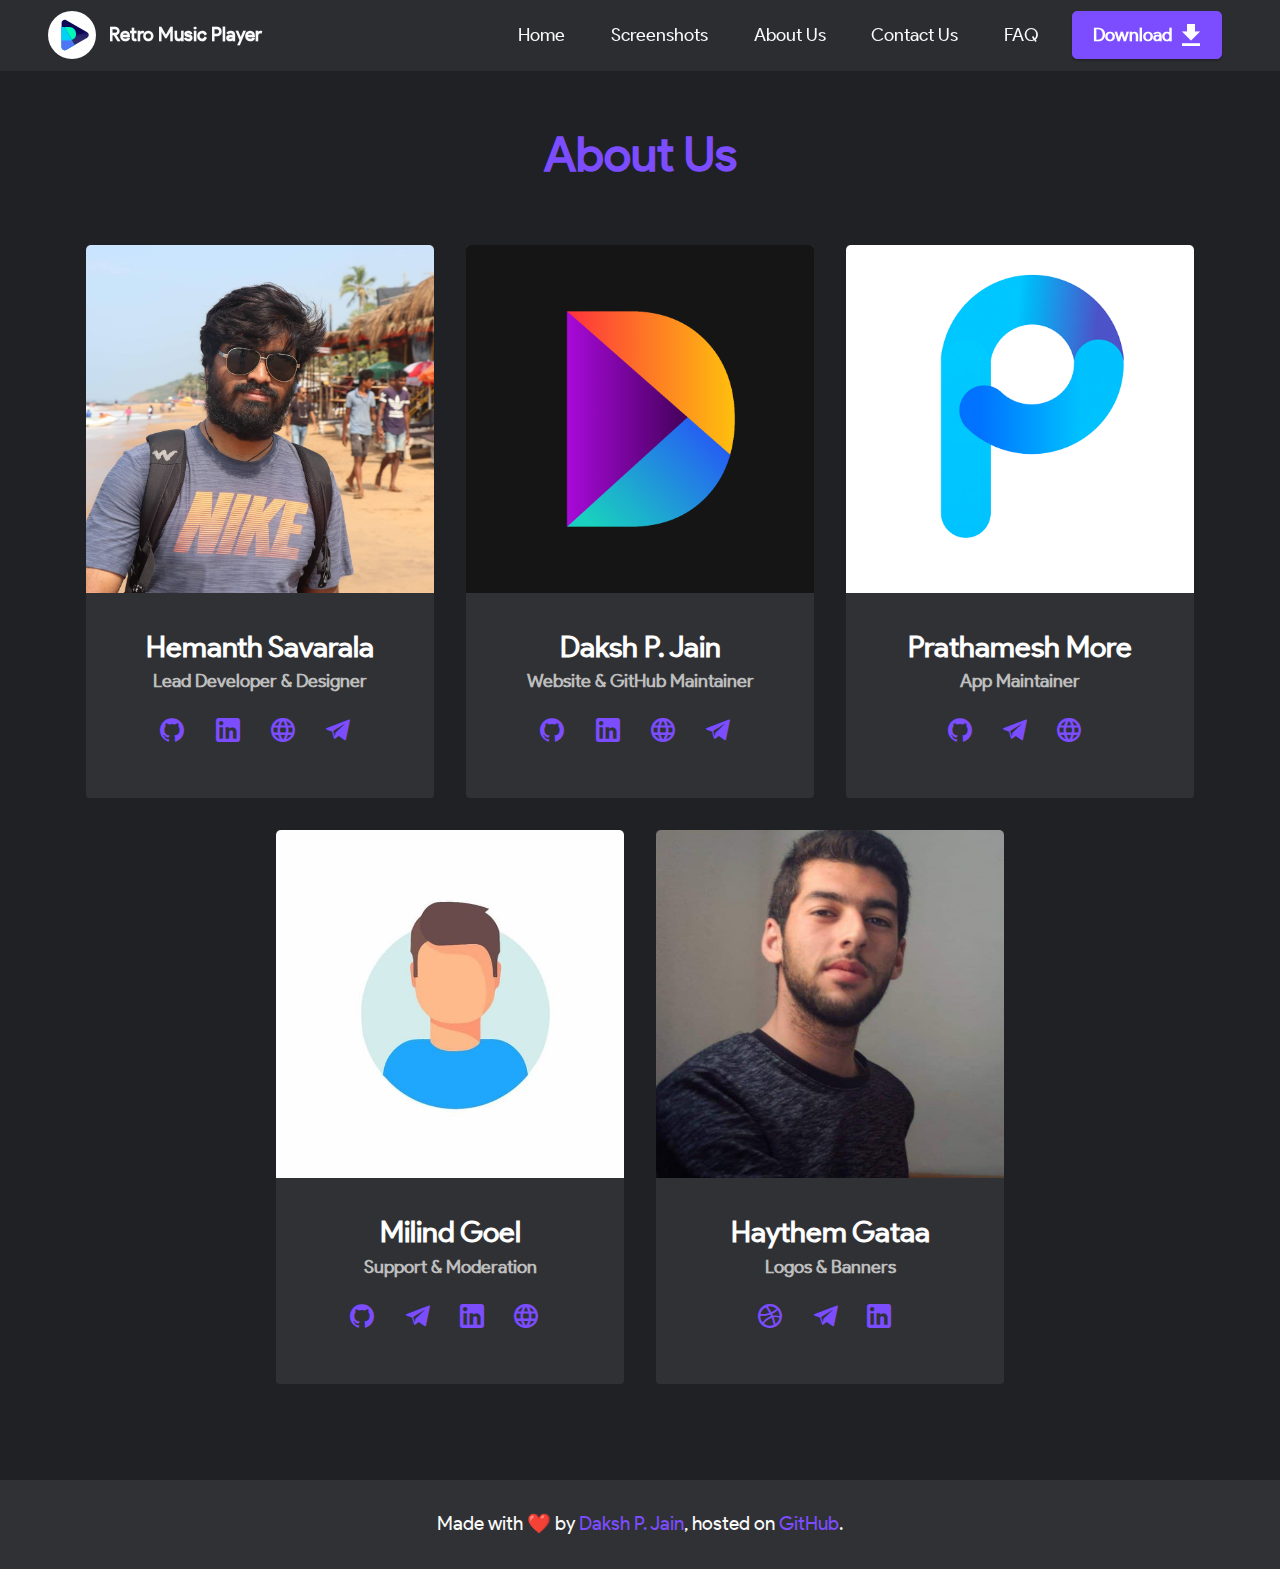
==== about.html @ 3b519d0a "Added Website" ====
<!DOCTYPE html>
<html>

<head>
    <meta charset="UTF-8">
    <meta http-equiv="X-UA-Compatible" content="IE=edge">

    <meta name="viewport" content="width=device-width, initial-scale=1, minimum-scale=1">
    <link rel="icon" type="image/png" sizes="32x32" href="assets/images/favicon-32x32.png">
    <link rel="icon" type="image/png" sizes="16x16" href="assets/images/favicon-16x16.png">
    <meta name="description" content="">
    <meta name="color-scheme" content="dark">

    <title>About Us - Retro Music Player</title>
    <link rel="stylesheet" href="styles/bootstrap.min.css">
    <link rel="stylesheet" href="assets/icons/styles.css">
    <link rel="stylesheet" href="styles/style.css">

</head>

<body>
    <section class="menu navmenu">

        <nav class="navbar navbar-dropdown navbar-fixed-top navbar-expand-lg">
            <div class="container-fluid">
                <div class="navbar-brand">
                    <span class="navbar-logo">
                        <a href="https://retromusic.app">
                            <img src="assets/images/retro.svg" alt="Logo" style="height: 3rem;background-color: white;">
                        </a>
                    </span>
                    <span class="navbar-text"><a class="navbar-text text-white display-7"
                            href="https://retromusic.app">Retro Music Player</a></span>
                </div>
                <button class="navbar-toggler" type="button" data-toggle="collapse"
                    data-target="#navbarSupportedContent" aria-controls="navbarNavAltMarkup" aria-expanded="false"
                    aria-label="Toggle navigation">
                    <div class="hamburger">
                        <span></span>
                        <span></span>
                        <span></span>
                        <span></span>
                    </div>
                </button>
                <div class="collapse navbar-collapse" id="navbarSupportedContent">
                    <ul class="navbar-nav nav-dropdown" data-app-modern-menu="true">
                        <li class="nav-item"><a class="nav-link link text-white display-4"
                                href="https://retromusic.app">Home</a></li>
                        <li class="nav-item"><a class="nav-link link text-white display-4"
                                href="screenshots">Screenshots</a></li>
                        <li class="nav-item"><a class="nav-link link text-white display-4"
                                href="about">About Us</a></li>
                        <li class="nav-item"><a class="nav-link link text-white display-4"
                                href="contact" aria-expanded="true">Contact Us</a>
                        </li>
                        <li class="nav-item"><a class="nav-link link text-white display-4" href="faq"
                                aria-expanded="true">FAQ</a></li>
                    </ul>
                    <div class="navbar-buttons section-btn"><a class="btn btn-primary display-4"
                            href="https://play.google.com/store/apps/details?id=code.name.monkey.retromusic"><span
                                class="icon-font icon-download"></span>
                            Download</a></div>
                </div>
            </div>
        </nav>
    </section>
    <div class="animate">
    <section class="about-team">

        <div class="container">
            <div class="row justify-content-center">
                <div class="col-12">
                    <h3 class="section-title align-center mb-4 display-2">
                        <strong>About Us</strong></h3>
                </div>
                <div class="col-sm-6 col-lg-4" style="display: flex;">
                    <div class="card-wrap">
                        <div class="image-wrap">
                            <img src="assets/images/hemanth.jpg">
                        </div>
                        <div class="content-wrap">
                            <h5 class="section-title card-title align-center m-0 display-5">
                                <strong>Hemanth Savarala</strong></h5>
                            <h6 class="text-white align-center mb-3 display-4 card-secondary">
                                <strong>Lead Developer &amp; Designer</strong></h6>
                            <div class="social-row display-7">
                                <div class="socials">
                                    <a href="https:/github.com/h4h13" target="_blank">
                                        <span class="icon-font icon-github"></span>
                                    </a>
                                </div>
                                <div class="socials">
                                    <a href="https://www.linkedin.com/in/h4h13" target="_blank">
                                        <span class="icon-font icon-linkedin"></span>
                                    </a>
                                </div>
                                <div class="socials">
                                    <a href="https://hemanths.dev" target="_blank">
                                        <span class="icon-font icon-web"></span>
                                    </a>
                                </div>
                                <div class="socials">
                                    <a href="https://telegram.me/h4h13" target="_blank">
                                        <span class="icon-font icon-telegram"></span>
                                    </a>
                                </div>
                            </div>
                        </div>
                    </div>
                </div>

                <div class="col-sm-6 col-lg-4" style="display: flex;">
                    <div class="card-wrap">
                        <div class="image-wrap">
                            <img src="assets/images/daksh.png">
                        </div>
                        <div class="content-wrap">
                            <h5 class="section-title card-title align-center m-0 display-5">
                                <strong>Daksh P. Jain</strong></h5>
                            <h6 class="text-white align-center mb-3 display-4 card-secondary">
                                <strong>Website &amp; GitHub Maintainer</strong></h6>
                            <div class="social-row display-7">
                                <div class="socials">
                                    <a href="https://github.com/Daksh777" target="_blank">
                                        <span class="icon-font icon-github"></span>
                                    </a>
                                </div>
                                <div class="socials">
                                    <a href="https://www.linkedin.com/in/daksh777/" target="_blank">
                                        <span class="icon-font icon-linkedin"></span>
                                    </a>
                                </div>
                                <div class="socials">
                                    <a href="https://daksh.eu.org" target="_blank">
                                        <span class="icon-font icon-web"></span>
                                    </a>
                                </div>
                                <div class="socials">
                                    <a href="https://telegram.me/Daksh777" target="_blank">
                                        <span class="icon-font icon-telegram"></span>
                                    </a>
                                </div>
                            </div>
                        </div>
                    </div>
                </div>
                
                <div class="col-sm-6 col-lg-4" style="display: flex">
                    <div class="card-wrap">
                        <div class="image-wrap">
                            <img src="assets/images/pratham.png">
                        </div>
                        <div class="content-wrap">
                            <h5 class="section-title card-title align-center m-0 display-5">
                                <strong>Prathamesh More</strong></h5>
                            <h6 class="text-white align-center mb-3 display-4 card-secondary">
                                <strong>App Maintainer</strong></h6>
                            <div class="social-row display-7">
                                <div class="socials">
                                    <a href="http://github.com/prathameshmm02" target="_blank">
                                        <span class="icon-font icon-github"></span>
                                    </a>
                                </div>
                                <div class="socials">
                                    <a href="https://telegram.me/quickerSilver" target="_blank">
                                        <span class="icon-font icon-telegram"></span>
                                    </a>
                                </div>
                                <div class="socials">
                                    <a href="https://prathameshmm02.github.io" target="_blank">
                                        <span class="icon-font icon-web"></span>
                                    </a>
                                </div>
                            </div>
                        </div>
                    </div>
                </div>

                <div class="col-sm-6 col-lg-4" style="display: flex;">
                    <div class="card-wrap">
                        <div class="image-wrap">
                            <img src="assets/images/milind.jpg">
                        </div>
                        <div class="content-wrap">
                            <h5 class="section-title card-title align-center m-0 display-5">
                                <strong>Milind Goel</strong></h5>
                            <h6 class="text-white align-center mb-3 display-4 card-secondary">
                                <strong>Support &amp; Moderation</strong></h6>
                            <div class="social-row display-7">
                                <div class="socials">
                                    <a href="https://github.com/milindgoel15" target="_blank">
                                        <span class="icon-font icon-github"></span>
                                    </a>
                                </div>
                                <div class="socials">
                                    <a href="https://telegram.me/milindgoel15" target="_blank">
                                        <span class="icon-font icon-telegram"></span>
                                    </a>
                                </div>
                                <div class="socials">
                                    <a href="https://www.linkedin.com/in/milindgoel15/" target="_blank">
                                        <span class="icon-font icon-linkedin"></span>
                                    </a>
                                </div>
                                <div class="socials">
                                    <a href="https://milindgoel.vercel.app" target="_blank">
                                        <span class="icon-font icon-web"></span>
                                    </a>
                                </div>
                            </div>
                        </div>
                    </div>
                </div>
                <div class="col-sm-6 col-lg-4" style="display: flex">
                    <div class="card-wrap">
                        <div class="image-wrap">
                            <img src="assets/images/haythem.jpg">
                        </div>
                        <div class="content-wrap">
                            <h5 class="section-title card-title align-center m-0 display-5">
                                <strong>Haythem Gataa</strong></h5>
                            <h6 class="text-white align-center mb-3 display-4 card-secondary card-secondary">
                                <strong>Logos & Banners</strong></h6>
                            <div class="social-row display-7">
                                <div class="socials">
                                    <a href="https://dribbble.com/haythemgataa" target="_blank">
                                        <span class="icon-font icon-dribble-big-logo"></span>
                                    </a>
                                </div>
                                <div class="socials">
                                    <a href="https://t.me/haythemgataa" target="_blank">
                                        <span class="icon-font icon-telegram"></span>
                                    </a>
                                </div>
                                <div class="socials">
                                    <a href="https://www.linkedin.com/in/haythem-gataa" target="_blank">
                                        <span class="icon-font icon-linkedin"></span>
                                    </a>
                                </div>
                            </div>
                        </div>
                    </div>
                </div>
            </div>
        </div>
    </div>
    </section>
    <script src="scripts/jquery.min.js"></script>
    <script src="scripts/bootstrap.min.js"></script>
    <script src="scripts/nav-dropdown.js"></script>
    <script src="scripts/navbar-dropdown.js"></script>

    <section class="footer">

        <div class="container">
            <div class="media-container-row align-center text-white">
                <div class="col-12">
                    <p class="mb-0 display-7">
                        Made with ❤️ by <a href="https://daksh.eu.org" class="text-primary" target="_blank">Daksh
                            P. Jain</a>, hosted on <a href="https://github.com/RetroMusicPlayer/retromusicplayer.github.io">GitHub</a>.</p>
                </div>
            </div>
        </div>
    </section>
</body>

</html>
---- assets/icons/styles.css ----
@font-face {
  font-family: 'IconFont';
  src: url('iconfont.woff') format('woff'),
    url('iconfont.svg#icons') format('svg');
  font-weight: normal;
  font-style: normal;
}

[class*='icon-']:before {
  display: inline-block;
  font-family: 'IconFont';
  font-style: normal;
  font-weight: normal;
  line-height: 1;
  -webkit-font-smoothing: antialiased;
  -moz-osx-font-smoothing: grayscale
}

.icon-github:before {
  content: '\0041';
}

.icon-google-play:before {
  content: '\0042';
  float: right;
}

.icon-palette:before {
  content: '\0043';
}

.icon-compass:before {
  content: '\0044';
}

.icon-palette-swatch:before {
  content: '\0045';
}

.icon-text-box:before {
  content: '\0046';
}

.icon-tag-text:before {
  content: '\0047';
}

.icon-playlist-music:before {
  content: '\0048';
}

.icon-web:before {
  content: '\0049';
}

.icon-plus-circle:before {
  content: '\004a';
}

.icon-download:before {
  content: '\004b';
  float: right;
}

.icon-chevron-left:before {
  content: '\004c';
  float: right;
  padding-right: 3px;
}

.icon-chevron-right:before {
  content: '\004d';
  float: right;
  padding-left: 3px;
}

.icon-instagram:before {
  content: '\004e';
}

.icon-email:before {
  content: '\004f';
}

.icon-telegram:before {
  content: '\0050';
}

.icon-dribble-big-logo:before {
  content: '\0051';
}

.icon-twitter:before {
  content: '\0052';
}

.icon-chevron-up:before {
  content: '\0053';
}

.icon-chevron-down:before {
  content: '\0054';
}

.icon-translate:before {
  content: '\0055';
}

.icon-linkedin:before{
  content:'\0056';
}
---- styles/style.css ----
@charset "UTF-8";

@font-face {
  font-family: 'Product Sans';
  font-display: swap;
  font-style: normal;
  font-weight: 400;
  src: url(../assets/fonts/ProductSans-Regular.ttf) format('truetype');
  -moz-osx-font-smoothing: grayscale;
  -webkit-font-smoothing: antialiased
}

:root {
  --accent: #7c4dff;
  --primary: #7340ffe4;
  --secondary: #ffffffb3;
  --text-prim: #ffffff;
}

.animate {
  animation: animationFrames ease 0.8s;
  animation-iteration-count: 1;
  transform-origin: 50% 50%;
  animation-fill-mode: forwards;

  -webkit-animation: animationFrames ease 0.8s;
  -webkit-animation-iteration-count: 1;
  -webkit-transform-origin: 50% 50%;
  -webkit-animation-fill-mode: forwards;

  -moz-animation: animationFrames ease 0/5s;
  -moz-animation-iteration-count: 1;
  -moz-transform-origin: 50% 50%;
  -moz-animation-fill-mode: forwards;

  -o-animation: animationFrames ease 0.8s;
  -o-animation-iteration-count: 1;
  -o-transform-origin: 50% 50%;
  -o-animation-fill-mode: forwards;

  -ms-animation: animationFrames ease 0.8s;
  -ms-animation-iteration-count: 1;
  -ms-transform-origin: 50% 50%;
  -ms-animation-fill-mode: forwards;
}

@keyframes animationFrames {
  0% {
    opacity: 0;
    transform: translate(0px, -25px);
  }

  100% {
    opacity: 1;
    transform: translate(0px, 0px);
  }
}

@-moz-keyframes animationFrames {
  0% {
    opacity: 0;
    -moz-transform: translate(0px, -25px);
  }

  100% {
    opacity: 1;
    -moz-transform: translate(0px, 0px);
  }
}

@-webkit-keyframes animationFrames {
  0% {
    opacity: 0;
    -webkit-transform: translate(0px, -25px);
  }

  100% {
    opacity: 1;
    -webkit-transform: translate(0px, 0px);
  }
}

@-o-keyframes animationFrames {
  0% {
    opacity: 0;
    -o-transform: translate(0px, -25px);
  }

  100% {
    opacity: 1;
    -o-transform: translate(0px, 0px);
  }
}

@-ms-keyframes animationFrames {
  0% {
    opacity: 0;
    -ms-transform: translate(0px, -25px);
  }

  100% {
    opacity: 1;
    -ms-transform: translate(0px, 0px);
  }
}

body {
  font-style: normal;
  line-height: 1.5;
  font-weight: 400;
  color: #232323;
  position: relative
}

.container,
.container-fluid,
section {
  position: relative;
  word-wrap: break-word
}

a.icon-font:hover {
  text-decoration: none
}

a {
  font-style: normal;
  font-weight: 400;
  cursor: pointer
}

a,
a:hover {
  text-decoration: none
}

.section-title {
  font-style: normal;
  line-height: 1.3;
  color: var(--accent)
}

.display-1,
.display-2,
.display-4,
.display-5,
.display-7,
a,
h1,
h3,
h4,
h5,
h6,
p,
span {
  line-height: 1;
  word-break: break-word;
  word-wrap: break-word;
  font-weight: 400
}


strong {
  font-weight: 700
}

section {
  background-position: 50% 50%;
  background-repeat: no-repeat;
  background-size: cover
}

.align-center {
  text-align: center
}

.media-container-row {
  display: flex;
  flex-direction: row;
  flex-wrap: wrap;
  justify-content: center;
  align-content: center;
  align-items: start
}

@media (min-width:992px) {
  .media-container-row {
    flex-wrap: nowrap
  }
}

img {
  display: block;
  width: 100%;
  border-radius: 5px
}

.card {
  background-color: transparent;
  border: none
}

.card-box {
  width: 100%
}

.section-btn {
  margin-left: -.6rem;
  margin-right: -.6rem;
  font-size: 0
}

.btn {
  font-weight: 600;
  border-width: 1px;
  font-style: normal;
  margin: .6rem .6rem;
  white-space: normal;
  transition: all .2s ease-in-out;
  display: inline-flex;
  align-items: center;
  justify-content: center;
  word-break: break-word
}

nav .section-btn {
  margin-left: 0;
  margin-right: 0
}

.btn .icon-font {
  order: 1;
  cursor: pointer;
  margin-left: .5rem;
  vertical-align: sub
}

@keyframes arrowdown {
  0% {
    transform: translateY(0)
  }

  50% {
    transform: translateY(-5px)
  }

  100% {
    transform: translateY(0)
  }
}

@keyframes gradient-animation {
  from {
    background-position: 0 100%;
    -webkit-animation-timing-function: ease-in-out;
    animation-timing-function: ease-in-out
  }

  to {
    background-position: 100% 0;
    -webkit-animation-timing-function: ease-in-out;
    animation-timing-function: ease-in-out
  }
}

@-webkit-keyframes gradient-animation {

  to {
    background-position: 100% 0;
    -webkit-animation-timing-function: ease-in-out;
    animation-timing-function: ease-in-out
  }
}

.menu .navbar-brand .navbar-logo img {
  display: -webkit-flex;
  width: auto;
  border-radius: 50% !important
}

.menu .navbar-brand {
  display: -webkit-flex
}

.menu .navbar-brand span {
  display: flex;
  display: -webkit-flex
}

.row {
  display: -webkit-flex;
  flex-wrap: wrap;
  -webkit-flex-wrap: wrap
}

.justify-content-center {
  justify-content: center;
  -webkit-justify-content: center
}

.card-wrapper {
  flex: 1;
  -webkit-flex: 1;
  background-color: #303134;
  padding: 25px;
  border-radius: 7px;
  padding-top: 35px
}

.row .card-wrapper {
  position: relative;
  top: 0px;
  transition: 0.35s all ease-in-out 0s;
}
.row .card-wrapper:hover {
  top: -4px;
  transition: 0.35s all ease-in-out 0s;
  box-shadow: 0 10px 20px rgba(0, 0, 0, 0.315), 0 6px 6px rgba(0, 0, 0, 0.205);
} 

.carousel-control {
  z-index: 10;
  display: -webkit-flex
}

.carousel-item {
  text-align: center
}

.carousel-item img {
  margin: auto
}

.carousel-item.active {
  display: flex
}

body,
html {
  height: auto;
  min-height: 100vh
}

ol,
ul {
  margin-bottom: 2.3125rem
}

.mt-4 {
  margin-top: 2rem !important
}

.mb-4 {
  margin-bottom: 2rem !important
}

@media (min-width:992px) {
  .container {
    padding-left: 16px;
    padding-right: 16px
  }

  .row {
    margin-left: -16px;
    margin-right: -16px
  }

  .row>[class*=col] {
    padding-left: 16px;
    padding-right: 16px
  }
}

@media (min-width:768px) {
  .container-fluid {
    padding-left: 32px;
    padding-right: 32px
  }
}

.card-wrapper,
.item-wrapper {
  overflow: hidden
}

body {
  font-family: Product Sans
}

.display-1 {
  font-family: 'Product Sans', sans-serif;
  font-size: 4.6rem;
  line-height: 1.1
}

.display-1>.icon-font {
  font-size: 5.75rem
}

.display-2 {
  font-family: 'Product Sans', sans-serif;
  font-size: 3rem;
  line-height: 1.1
}

.display-2>.icon-font {
  font-size: 3.75rem
}

.display-4 {
  font-family: 'Product Sans', sans-serif;
  font-size: 1.1rem;
  line-height: 1.5
}

.display-4>.icon-font {
  font-size: 1.375rem
}

.display-5 {
  font-family: 'Product Sans', sans-serif;
  font-size: 1.8rem;
  line-height: 1.5
}

.display-5>.icon-font {
  font-size: 2.25rem
}

.display-7 {
  font-family: 'Product Sans', sans-serif;
  font-size: 1.2rem;
  line-height: 1.5
}

.display-7>.icon-font {
  font-size: 1.5rem
}

@media (max-width:992px) {
  .display-1 {
    font-size: 3.68rem
  }
}

@media (max-width:768px) {
  .display-1 {
    font-size: 3.22rem;
    font-size: calc(2.26rem + (4.6 - 2.26) * ((100vw - 20rem)/ (48 - 20)));
    line-height: calc(1.1 * (2.26rem + (4.6 - 2.26) * ((100vw - 20rem)/ (48 - 20))))
  }

  .display-2 {
    font-size: 2.4rem;
    font-size: calc(1.7rem + (3 - 1.7) * ((100vw - 20rem)/ (48 - 20)));
    line-height: calc(1.3 * (1.7rem + (3 - 1.7) * ((100vw - 20rem)/ (48 - 20))))
  }

  .display-4 {
    font-size: .88rem;
    font-size: calc(1.0350000000000001rem + (1.1 - 1.0350000000000001) * ((100vw - 20rem)/ (48 - 20)));
    line-height: calc(1.4 * (1.0350000000000001rem + (1.1 - 1.0350000000000001) * ((100vw - 20rem)/ (48 - 20))))
  }

  .display-5 {
    font-size: 1.44rem;
    font-size: calc(1.28rem + (1.8 - 1.28) * ((100vw - 20rem)/ (48 - 20)));
    line-height: calc(1.4 * (1.28rem + (1.8 - 1.28) * ((100vw - 20rem)/ (48 - 20))))
  }

  .display-7 {
    font-size: .96rem;
    font-size: calc(1.07rem + (1.2 - 1.07) * ((100vw - 20rem)/ (48 - 20)));
    line-height: calc(1.4 * (1.07rem + (1.2 - 1.07) * ((100vw - 20rem)/ (48 - 20))))
  }
}

.btn {
  padding: .6rem 1.2rem;
  border-radius: 4px
}

.btn-primary,
.btn-primary:active {
  background-color: var(--accent) !important;
  border-color: var(--accent) !important;
  box-shadow: 0 2px 2px 0 rgba(0, 0, 0, .2)
}

.btn-primary.active,
.btn-primary:focus,
.btn-primary:hover {
  background-color: var(--primary) !important;
  border-color: var(--primary) !important;
  box-shadow: 0 2px 5px 0 rgba(0, 0, 0, .2)
}

.text-primary {
  color: var(--accent) !important
}

.text-white {
  color: #fafafa !important
}

a.text-primary.active,
a.text-primary:focus,
a.text-primary:hover {
  color: var(--primary) !important
}

a.text-white.active,
a.text-white:focus,
a.text-white:hover {
  color: #c7c7c7 !important
}

.section-btn a.btn:not(.btn-form) {
  border-radius: 5px
}

body {
  overflow-x: hidden
}

a {
  transition: color .6s;
  color: var(--accent);
}

a:hover {
  color: var(--primary);
}

.homepage-main {
  padding-top: 8rem;
  padding-bottom: 5rem;
  background-color: #202124
}

.homepage-main .row {
  align-items: center
}

@media (max-width:991px) {
  .homepage-main .image-wrapper {
    padding: 1rem
  }
}

@media (min-width:992px) {
  .homepage-main .text-wrapper {
    padding: 0 2rem
  }
}

.homepage-features {
  padding-top: 0;
  padding-bottom: 6rem;
  background-color: #202124
}

@media (min-width:1500px) {
  .homepage-features .container {
    max-width: 1400px
  }
}

.homepage-features .icon-font {
  display: block;
  font-size: 5rem;
  color: var(--accent);
  margin-bottom: 2rem
}

.homepage-features .card-wrapper {
  margin-top: 3rem
}

.homepage-features .row {
  justify-content: center
}

.homepage-features .card-title,
.homepage-features .iconfont-wrapper {
  color: #fff
}

.about-team {
  padding-top: 8rem;
  padding-bottom: 6rem;
  background: #202124
}

.about-team .card-wrap {
  background: #303134;
  border-radius: 4px;
  margin-top: 2rem;
  top: 0px;
  position: relative;
  transition: 0.35s all ease-in-out 0s;
}

.about-team .card-wrap:hover {
  top: -4px;
  transition: 0.35s all ease-in-out 0s;
  box-shadow: 0 10px 20px rgba(0, 0, 0, 0.315), 0 6px 6px rgba(0, 0, 0, 0.205);
}

@media (max-width:991px) {
  .about-team .card-wrap {
    margin-bottom: 2rem
  }
}

.about-team .card-wrap .image-wrap img {
  width: 100%;
  overflow: hidden;
  border-radius: 5px 5px 0px 0px !important
}

@media (min-width:768px) {
  .about-team .card-wrap .content-wrap {
    padding: 2rem
  }
}

@media (max-width:767px) {
  .about-team .card-wrap .content-wrap {
    padding: 1rem
  }
}

.about-team .social-row {
  text-align: center
}

.about-team .social-row .socials {
  display: inline-block;
  text-align: center;
  margin-right: .6rem;
  margin-bottom: 1rem;
  padding: .5rem;
  transition: all .3s
}

.about-team .social-row .socials .icon-font {
  transition: all .3s;
  display: flex;
  justify-content: center;
  align-content: center;
  color: var(--accent);
  font-size: 1.5rem
}

.about-team .social-row .socials:hover .icon-font {
  color: #fff
}

body {
  display: flex;
  flex-direction: column;
}

.footer {
  margin-top: auto;
  padding-bottom: 30px;
  padding-top: 30px;
  background-color: #303134;
  overflow: hidden;
}

.contact-page {
  padding-top: 10rem;
  padding-bottom: 5rem;
  background-color: #202124
}

.contact-page .image-wrapper {
  display: flex;
  align-items: center
}

.contact-page .card-wrapper {
  margin-bottom: 2rem;
  display: flex;
  border-radius: 4px;
  background: #303134;
  padding-top: 25px
}

.contact-page .icon-font {
  font-size: 3rem;
  padding-right: 45px;
  padding-left: 25px;
  color: var(--accent)
}

.faq-page {
  padding-top: 9rem;
  padding-bottom: 6rem;
  background-color: #202124
}

.faq-page .card .card-header {
  background-color: #303134;
  margin-bottom: 0
}

.faq-page .panel-title {
  display: flex;
  align-items: center;
  justify-content: space-between
}

.faq-page .card-header,
.faq-page .panel-body {
  padding: 1rem;
  background-color: #2c2c2c
}

.faq-page .panel-title-edit {
  color: #fff
}

.faq-page .panel-text {
  color: #fff
}



.navmenu {
  z-index: 1000;
  width: 100%
}

.navmenu nav.navbar {
  position: fixed
}

.navmenu .nav-dropdown .link {
  padding: 0 .3em !important;
  margin: .667em 1em !important
}

.navmenu .nav-link {
  position: relative
}

.navmenu .container {
  display: flex;
  margin: auto
}

.navmenu .iconfont-wrapper {
  color: #000 !important;
  font-size: 1.5rem;
  padding-right: .5rem
}

.navmenu .nav-item:focus,
.navmenu .nav-link:focus {
  outline: 0
}

.navmenu .navbar {
  min-height: 70px;
  transition: all .3s;
  border-bottom: 1px solid transparent;
  position: absolute;
  background: rgba(48, 49, 52, .8)
}

.navmenu .navbar .navbar-logo img {
  width: auto
}

.navmenu .navbar .navbar-collapse {
  justify-content: flex-end;
  z-index: 1
}

.navmenu .navbar.collapsed {
  justify-content: center
}

.navmenu .navbar.collapsed .nav-item .nav-link::before {
  display: none
}

.navmenu .navbar.collapsed ul.navbar-nav li {
  margin: auto
}

@media (max-width:991px) {
  .navmenu .navbar .nav-item .nav-link::before {
    display: none
  }

  .navmenu .navbar .navbar-logo img {
    height: 3rem !important
  }

  .navmenu .navbar ul.navbar-nav li {
    margin: auto
  }

  .navmenu .navbar .navbar-brand {
    flex-shrink: initial;
    flex-basis: auto;
    word-break: break-word;
    padding-right: 2rem
  }

  .navmenu .navbar .navbar-toggler {
    flex-basis: auto
  }
}

.navmenu .navbar.opened {
  background: #303134 !important;
}

.navmenu nav.opened .hamburger span:nth-child(1) {
  top: 8px;
  width: 0;
  opacity: 0;
  right: 50%;
  transition: all 0.2s;
}

.navmenu nav.opened .hamburger span:nth-child(2) {
  transform: rotate(45deg);
  transition: all 0.25s;
}

.navmenu nav.opened .hamburger span:nth-child(3) {
  transform: rotate(-45deg);
  transition: all 0.25s;
}

.navmenu nav.opened .hamburger span:nth-child(4) {
  top: 8px;
  width: 0;
  opacity: 0;
  right: 50%;
  transition: all 0.2s;
}

.navmenu .navbar.navbar-short {
  min-height: 60px;
}

.navmenu .navbar.navbar-short .navbar-logo img {
  height: 2.5rem !important;
}

.navmenu .navbar.navbar-short .navbar-brand {
  min-height: 60px;
  padding: 0;
}

.navmenu .navbar-brand {
  min-height: 70px;
  flex-shrink: 0;
  align-items: center;
  margin-right: 0;
  padding: 10px 0;
  transition: all .3s;
  word-break: break-word;
  z-index: 1
}

.navmenu .navbar-brand .navbar-text {
  line-height: inherit !important
}

.navmenu .navbar-brand .navbar-logo a {
  outline: 0
}

.navmenu .navbar-expand-lg .navbar-nav .nav-link {
  padding: 0
}

.navmenu ul.navbar-nav {
  flex-wrap: wrap
}

.navmenu .navbar-buttons {
  text-align: center;
  min-width: 170px
}

.navmenu button.navbar-toggler {
  outline: 0;
  width: 31px;
  height: 20px;
  cursor: pointer;
  transition: all .2s;
  position: relative;
  align-self: center
}

.navmenu button.navbar-toggler .hamburger span {
  position: absolute;
  right: 0;
  width: 30px;
  height: 2px;
  border-right: 5px;
  background-color: #fff
}

.navmenu button.navbar-toggler .hamburger span:nth-child(1) {
  top: 0;
  transition: all .2s
}

.navmenu button.navbar-toggler .hamburger span:nth-child(2) {
  top: 8px;
  transition: all .15s
}

.navmenu button.navbar-toggler .hamburger span:nth-child(3) {
  top: 8px;
  transition: all .15s
}

.navmenu button.navbar-toggler .hamburger span:nth-child(4) {
  top: 16px;
  transition: all .2s
}

.navmenu .navbar-dropdown {
  padding: 0 1rem;
  position: fixed
}

.navmenu a.nav-link {
  display: flex;
  align-items: center;
  justify-content: center
}

@media screen and (-ms-high-contrast:active),
(-ms-high-contrast:none) {
  .navmenu .navbar {
    height: 70px
  }

  .navmenu .nav-item .nav-link:hover::before {
    width: 175%;
    max-width: calc(100% + 2rem);
    left: -1rem
  }
}

.gallery {
  padding-top: 5rem;
  padding-bottom: 5rem;
  background-color: #202124
}

@media (min-width:992px) {
  .gallery .carousel {
    min-height: 800px
  }

  .gallery .carousel img {
    max-height: 800px;
    object-fit: contain
  }
}

@media (max-width:991px) and (min-width:768px) {
  .gallery .carousel {
    min-height: 520px
  }

  .gallery .carousel img {
    max-height: 520px;
    object-fit: contain
  }
}

@media (max-width:767px) {
  .gallery .carousel {
    min-height: 440px
  }

  .gallery .carousel img {
    max-height: 440px;
    object-fit: contain
  }

  .gallery .container .carousel-control {
    margin-bottom: 0
  }
}

.gallery .carousel,
.gallery .carousel-inner {
  display: flex;
  align-items: center
}

.gallery .item-wrapper {
  width: 100%
}

.gallery .carousel-control:hover {
  background: #1b1b1b;
  color: #fff;
  opacity: 1
}

.gallery .carousel-control {
  top: 50%;
  width: 60px;
  height: 60px;
  margin-top: -1.5rem;
  font-size: 22px;
  background-color: rgba(0, 0, 0, .5);
  border: 2px solid #fff;
  border-radius: 50%;
  transition: all .3s
}

.gallery .carousel-control.carousel-control-prev {
  left: 0;
  margin-left: 2.5rem
}

.gallery .carousel-control.carousel-control-next {
  right: 0;
  margin-right: 2.5rem
}

@media (max-width:767px) {
  .gallery .carousel-control {
    top: auto;
    bottom: 1rem
  }
}

.gallery .carousel-indicators {
  position: absolute;
  bottom: 0;
  margin-bottom: -3rem;
  width: 100%;
}

.gallery .carousel-indicators li {
  max-width: 15px;
  height: 15px;
  width: 15px;
  max-height: 15px;
  margin: 2px;
  background-color: rgba(0, 0, 0, .5);
  border: 2px solid rgba(255, 255, 255, 0.5);
  border-radius: 50%;
  opacity: .5;
  transition: all .3s
}

.gallery .carousel-indicators li.active,
.gallery .carousel-indicators li:hover {
  opacity: .9;
  background-color: var(--accent);
  border: 2px solid #FFFFFF
}

.gallery .carousel-indicators li::after,
.gallery .carousel-indicators li::before {
  content: none
}

@media (max-width:768px) {
  .gallery .carousel-indicators {
    display: none !important
  }
}

@media (min-width:769px) and (max-width:992px) {
  .gallery .carousel-indicators li {
    padding: 0 7px 0 7px;
  }
}

.navbar-dropdown {
  left: 0;
  padding: 0;
  position: absolute;
  right: 0;
  top: 0;
  transition: all .45s ease;
  z-index: 1030;
  background: #282828
}

.navbar-dropdown .navbar-logo {
  margin-right: .8rem;
  transition: margin .3s ease-in-out;
  vertical-align: middle
}

.navbar-dropdown .navbar-logo img {
  height: 3.125rem;
  transition: all .3s ease-in-out
}

.navbar-dropdown .navbar-logo.icon-font {
  font-size: 3.125rem;
  line-height: 3.125rem
}

.navbar-dropdown .navbar-text {
  font-weight: 700;
  white-space: normal;
  vertical-align: -4px;
  line-height: 3.125rem !important
}

.navbar-dropdown .navbar-text,
.navbar-dropdown .navbar-text:hover {
  color: inherit;
  text-decoration: none
}

.navbar-dropdown .icon-font+.navbar-text {
  vertical-align: -1px
}

.navbar-dropdown .navbar-fixed-top {
  position: fixed
}

.navbar-dropdown .navbar-brand span {
  vertical-align: -4px
}

.nav-dropdown {
  font-size: .75rem;
  font-weight: 500;
  height: auto !important
}

.nav-dropdown .link {
  margin: .667em 1.667em;
  font-weight: 500;
  padding: 0;
  transition: color .2s ease-in-out
}


.nav-dropdown .link::after {
  color: inherit
}

.nav-dropdown .btn {
  font-size: .75rem;
  font-weight: 700;
  letter-spacing: 0;
  margin-bottom: 0;
  padding-left: 1.25rem;
  padding-right: 1.25rem
}

.contact-page P {
  color: var(--secondary) !important
}

.contact-page .link-spanner {
  position: absolute;
  width: 100%;
  height: 100%;
  top: 0;
  left: 0;
  z-index: 1;
}

.contact-page .card-wrapper {
  transition: 0.3s;
}

.contact-page .card-wrapper:hover {
  background-color: #424242;
}

.about-team .card-title {
  color: var(--text-prim) !important;
}

.about-team .card-secondary {
  color: var(--secondary) !important;
}

.navbar {
  backdrop-filter: blur(10px);
}
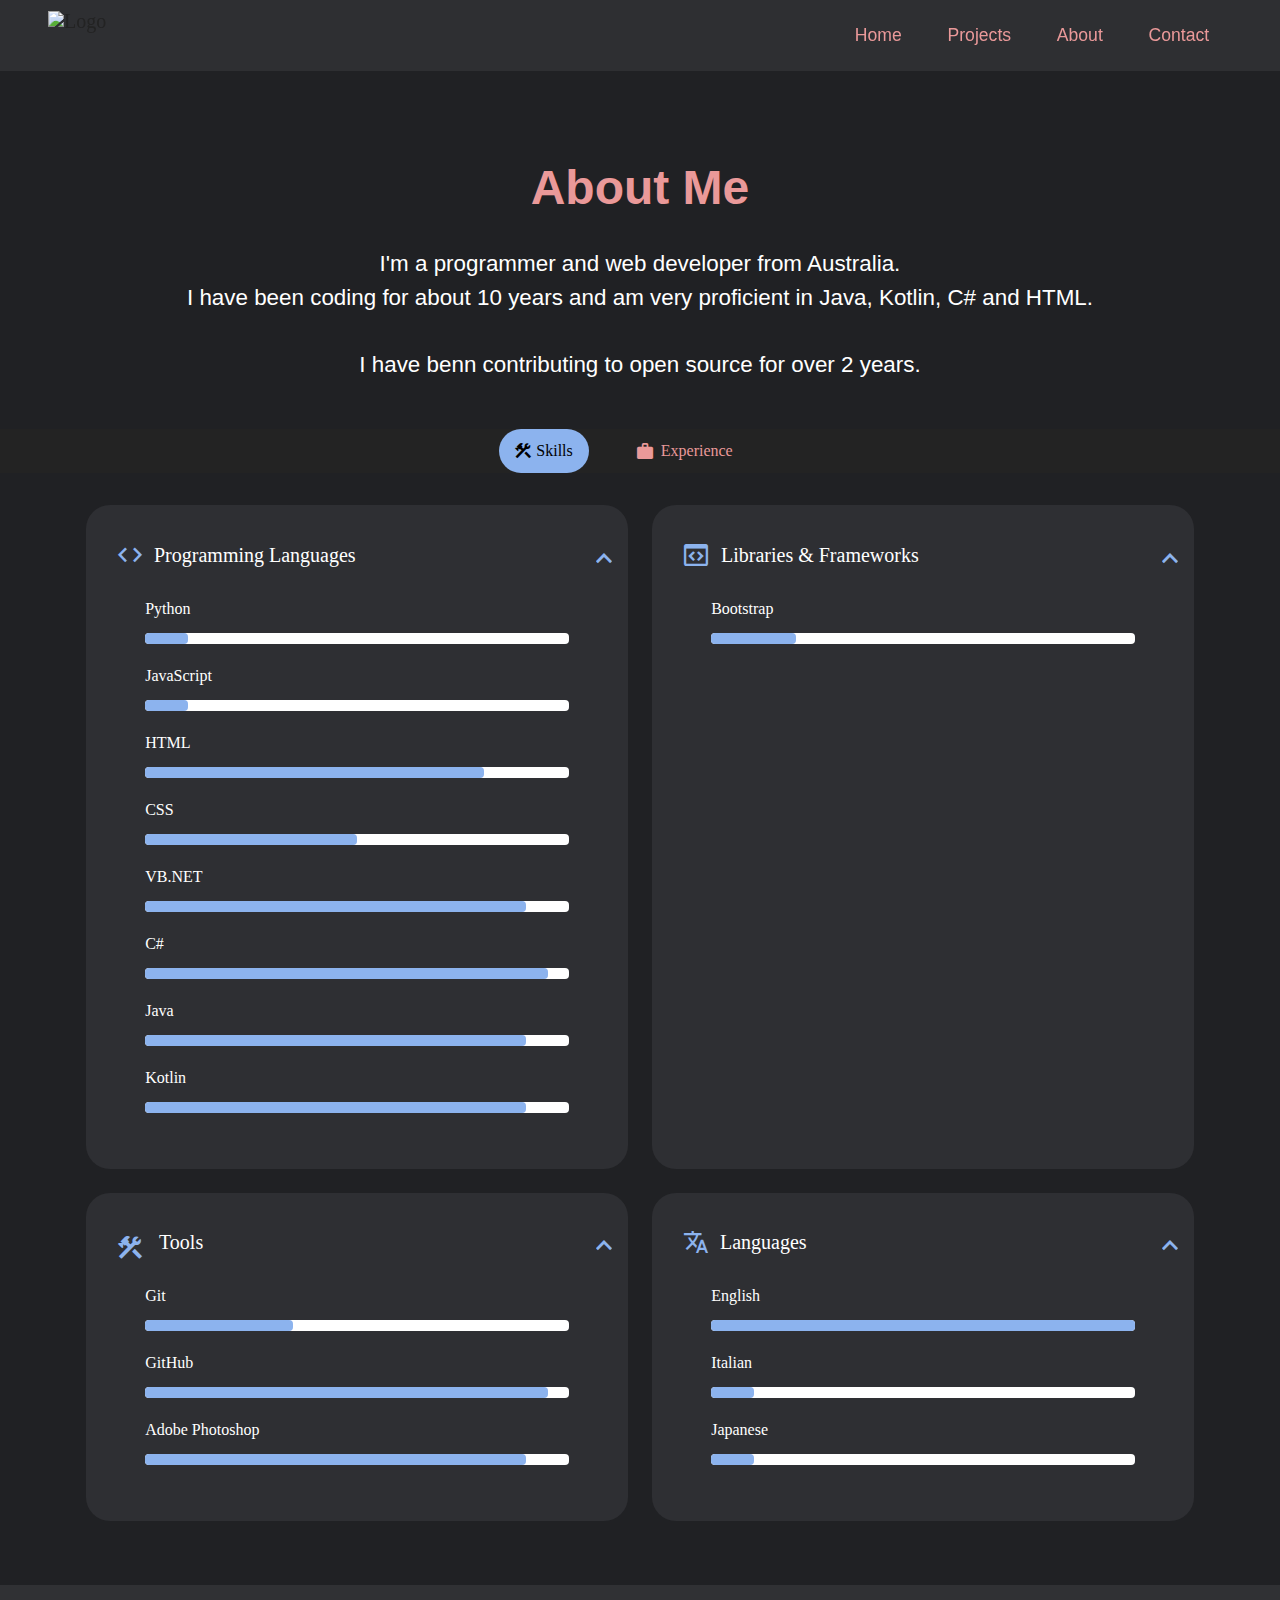
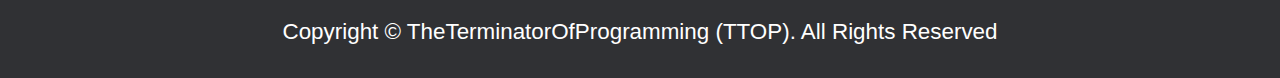
==== commit a6ec0c79: "Added NEW WEBSITE" ====
--- a/about.html
+++ b/about.html
@@ -1,267 +1,430 @@
 <!DOCTYPE html>
-<html>
+<html lang="en">
 
 <head>
-    <meta charset="UTF-8">
-    <meta http-equiv="X-UA-Compatible" content="IE=edge">
-
-    <meta name="viewport" content="width=device-width, initial-scale=1, minimum-scale=1">
-    <link rel="icon" type="image/png" sizes="32x32" href="assets/images/favicon-32x32.png">
-    <link rel="icon" type="image/png" sizes="16x16" href="assets/images/favicon-16x16.png">
-    <meta name="description" content="">
-    <meta name="color-scheme" content="dark">
-
-    <title>About Us - Retro Music Player</title>
-    <link rel="stylesheet" href="styles/bootstrap.min.css">
-    <link rel="stylesheet" href="assets/icons/styles.css">
-    <link rel="stylesheet" href="styles/style.css">
+  <meta charset="UTF-8">
+  <meta http-equiv="X-UA-Compatible" content="IE=edge">
+  <meta name="viewport" content="width=device-width, initial-scale=1, minimum-scale=1">
+  <link rel="shortcut icon" href="https://avatars.githubusercontent.com/u/41417119" type="image/x-icon">
+  <meta name="description"
+      content="Personal website of TheTerminatorOfProgramming - a programmer from Australia.">
+  <meta name="color-scheme" content="dark">
+  <meta name="keywords" content="TTOP, TheTerminatorOfProgramming, Programmer">
+  <meta name="title" content="TheTerminatorOfProgramming">
+
+  <meta property="og:title" content="TheTerminatorOfProgramming">
+  <meta property="og:description"
+      content="Personal website of TheTerminatorOfProgramming - a programmer from Australia.">
+  <meta property="og:image" content="assets/banner.png">
+  <meta property="og:url" content="theterminatorofprogramming.github.io">
+  <meta name="twitter:card" content="summary_large_image">
+  <meta property="og:site_name" content="TheTerminatorOfProgramming">
+
+  <title>TheTerminatorOfProgramming</title>
+  <link rel="icon" type="image/x-icon" href="https://avatars.githubusercontent.com/u/41417119">
+  <link rel="stylesheet" href="bootstrap.min.css">
+  <link rel="stylesheet" href="dropdown.css">
+  <link rel="stylesheet" href="icons.css">
+  <link rel="preload" as="style" href="main-styles.css">
+  <link rel="stylesheet" href="main-styles.css" type="text/css">
+
+
+
 
 </head>
 
-<body>
-    <section class="menu navmenu">
-
-        <nav class="navbar navbar-dropdown navbar-fixed-top navbar-expand-lg">
-            <div class="container-fluid">
-                <div class="navbar-brand">
-                    <span class="navbar-logo">
-                        <a href="https://retromusic.app">
-                            <img src="assets/images/retro.svg" alt="Logo" style="height: 3rem;background-color: white;">
-                        </a>
-                    </span>
-                    <span class="navbar-text"><a class="navbar-text text-white display-7"
-                            href="https://retromusic.app">Retro Music Player</a></span>
-                </div>
-                <button class="navbar-toggler" type="button" data-toggle="collapse"
-                    data-target="#navbarSupportedContent" aria-controls="navbarNavAltMarkup" aria-expanded="false"
-                    aria-label="Toggle navigation">
-                    <div class="hamburger">
-                        <span></span>
-                        <span></span>
-                        <span></span>
-                        <span></span>
-                    </div>
-                </button>
-                <div class="collapse navbar-collapse" id="navbarSupportedContent">
-                    <ul class="navbar-nav nav-dropdown" data-app-modern-menu="true">
-                        <li class="nav-item"><a class="nav-link link text-white display-4"
-                                href="https://retromusic.app">Home</a></li>
-                        <li class="nav-item"><a class="nav-link link text-white display-4"
-                                href="screenshots">Screenshots</a></li>
-                        <li class="nav-item"><a class="nav-link link text-white display-4"
-                                href="about">About Us</a></li>
-                        <li class="nav-item"><a class="nav-link link text-white display-4"
-                                href="contact" aria-expanded="true">Contact Us</a>
-                        </li>
-                        <li class="nav-item"><a class="nav-link link text-white display-4" href="faq"
-                                aria-expanded="true">FAQ</a></li>
-                    </ul>
-                    <div class="navbar-buttons section-btn"><a class="btn btn-primary display-4"
-                            href="https://play.google.com/store/apps/details?id=code.name.monkey.retromusic"><span
-                                class="icon-font icon-download"></span>
-                            Download</a></div>
-                </div>
-            </div>
-        </nav>
-    </section>
-    <div class="animate">
-    <section class="about-team">
-
-        <div class="container">
-            <div class="row justify-content-center">
-                <div class="col-12">
-                    <h3 class="section-title align-center mb-4 display-2">
-                        <strong>About Us</strong></h3>
-                </div>
-                <div class="col-sm-6 col-lg-4" style="display: flex;">
-                    <div class="card-wrap">
-                        <div class="image-wrap">
-                            <img src="assets/images/hemanth.jpg">
-                        </div>
-                        <div class="content-wrap">
-                            <h5 class="section-title card-title align-center m-0 display-5">
-                                <strong>Hemanth Savarala</strong></h5>
-                            <h6 class="text-white align-center mb-3 display-4 card-secondary">
-                                <strong>Lead Developer &amp; Designer</strong></h6>
-                            <div class="social-row display-7">
-                                <div class="socials">
-                                    <a href="https:/github.com/h4h13" target="_blank">
-                                        <span class="icon-font icon-github"></span>
-                                    </a>
-                                </div>
-                                <div class="socials">
-                                    <a href="https://www.linkedin.com/in/h4h13" target="_blank">
-                                        <span class="icon-font icon-linkedin"></span>
-                                    </a>
-                                </div>
-                                <div class="socials">
-                                    <a href="https://hemanths.dev" target="_blank">
-                                        <span class="icon-font icon-web"></span>
-                                    </a>
-                                </div>
-                                <div class="socials">
-                                    <a href="https://telegram.me/h4h13" target="_blank">
-                                        <span class="icon-font icon-telegram"></span>
-                                    </a>
-                                </div>
-                            </div>
-                        </div>
-                    </div>
-                </div>
-
-                <div class="col-sm-6 col-lg-4" style="display: flex;">
-                    <div class="card-wrap">
-                        <div class="image-wrap">
-                            <img src="assets/images/daksh.png">
-                        </div>
-                        <div class="content-wrap">
-                            <h5 class="section-title card-title align-center m-0 display-5">
-                                <strong>Daksh P. Jain</strong></h5>
-                            <h6 class="text-white align-center mb-3 display-4 card-secondary">
-                                <strong>Website &amp; GitHub Maintainer</strong></h6>
-                            <div class="social-row display-7">
-                                <div class="socials">
-                                    <a href="https://github.com/Daksh777" target="_blank">
-                                        <span class="icon-font icon-github"></span>
-                                    </a>
-                                </div>
-                                <div class="socials">
-                                    <a href="https://www.linkedin.com/in/daksh777/" target="_blank">
-                                        <span class="icon-font icon-linkedin"></span>
-                                    </a>
-                                </div>
-                                <div class="socials">
-                                    <a href="https://daksh.eu.org" target="_blank">
-                                        <span class="icon-font icon-web"></span>
-                                    </a>
-                                </div>
-                                <div class="socials">
-                                    <a href="https://telegram.me/Daksh777" target="_blank">
-                                        <span class="icon-font icon-telegram"></span>
-                                    </a>
-                                </div>
-                            </div>
-                        </div>
-                    </div>
-                </div>
-                
-                <div class="col-sm-6 col-lg-4" style="display: flex">
-                    <div class="card-wrap">
-                        <div class="image-wrap">
-                            <img src="assets/images/pratham.png">
-                        </div>
-                        <div class="content-wrap">
-                            <h5 class="section-title card-title align-center m-0 display-5">
-                                <strong>Prathamesh More</strong></h5>
-                            <h6 class="text-white align-center mb-3 display-4 card-secondary">
-                                <strong>App Maintainer</strong></h6>
-                            <div class="social-row display-7">
-                                <div class="socials">
-                                    <a href="http://github.com/prathameshmm02" target="_blank">
-                                        <span class="icon-font icon-github"></span>
-                                    </a>
-                                </div>
-                                <div class="socials">
-                                    <a href="https://telegram.me/quickerSilver" target="_blank">
-                                        <span class="icon-font icon-telegram"></span>
-                                    </a>
-                                </div>
-                                <div class="socials">
-                                    <a href="https://prathameshmm02.github.io" target="_blank">
-                                        <span class="icon-font icon-web"></span>
-                                    </a>
-                                </div>
-                            </div>
-                        </div>
-                    </div>
-                </div>
-
-                <div class="col-sm-6 col-lg-4" style="display: flex;">
-                    <div class="card-wrap">
-                        <div class="image-wrap">
-                            <img src="assets/images/milind.jpg">
-                        </div>
-                        <div class="content-wrap">
-                            <h5 class="section-title card-title align-center m-0 display-5">
-                                <strong>Milind Goel</strong></h5>
-                            <h6 class="text-white align-center mb-3 display-4 card-secondary">
-                                <strong>Support &amp; Moderation</strong></h6>
-                            <div class="social-row display-7">
-                                <div class="socials">
-                                    <a href="https://github.com/milindgoel15" target="_blank">
-                                        <span class="icon-font icon-github"></span>
-                                    </a>
-                                </div>
-                                <div class="socials">
-                                    <a href="https://telegram.me/milindgoel15" target="_blank">
-                                        <span class="icon-font icon-telegram"></span>
-                                    </a>
-                                </div>
-                                <div class="socials">
-                                    <a href="https://www.linkedin.com/in/milindgoel15/" target="_blank">
-                                        <span class="icon-font icon-linkedin"></span>
-                                    </a>
-                                </div>
-                                <div class="socials">
-                                    <a href="https://milindgoel.vercel.app" target="_blank">
-                                        <span class="icon-font icon-web"></span>
-                                    </a>
-                                </div>
-                            </div>
-                        </div>
-                    </div>
-                </div>
-                <div class="col-sm-6 col-lg-4" style="display: flex">
-                    <div class="card-wrap">
-                        <div class="image-wrap">
-                            <img src="assets/images/haythem.jpg">
-                        </div>
-                        <div class="content-wrap">
-                            <h5 class="section-title card-title align-center m-0 display-5">
-                                <strong>Haythem Gataa</strong></h5>
-                            <h6 class="text-white align-center mb-3 display-4 card-secondary card-secondary">
-                                <strong>Logos & Banners</strong></h6>
-                            <div class="social-row display-7">
-                                <div class="socials">
-                                    <a href="https://dribbble.com/haythemgataa" target="_blank">
-                                        <span class="icon-font icon-dribble-big-logo"></span>
-                                    </a>
-                                </div>
-                                <div class="socials">
-                                    <a href="https://t.me/haythemgataa" target="_blank">
-                                        <span class="icon-font icon-telegram"></span>
-                                    </a>
-                                </div>
-                                <div class="socials">
-                                    <a href="https://www.linkedin.com/in/haythem-gataa" target="_blank">
-                                        <span class="icon-font icon-linkedin"></span>
-                                    </a>
-                                </div>
-                            </div>
-                        </div>
-                    </div>
-                </div>
-            </div>
-        </div>
+<body style="background-color: #232323;">
+
+  <section class="menu navigation-bar">
+
+
+    <nav class="navbar navbar-dropdown navbar-fixed-top navbar-expand-lg">
+      <div class="container-fluid">
+        <div class="navbar-icon">
+          <span class="navbar-logo">
+  
+          <img src="https://avatars.githubusercontent.com/u/41417119" alt="Logo" style="height: 3rem;">
+
+          </span>
+
+        </div>
+        <button class="navbar-toggler" type="button" data-toggle="collapse" data-target="#navbarSupportedContent"
+          aria-controls="navbarNavAltMarkup" aria-expanded="false" aria-label="Toggle navigation">
+          <div class="hamburger">
+            <span></span>
+            <span></span>
+            <span></span>
+            <span></span>
+          </div>
+        </button>
+        <div class="collapse navbar-collapse" id="navbarSupportedContent">
+          <ul class="navbar-nav nav-dropdown" data-app-modern-menu="true">
+            <li class="nav-item"><a class="nav-link link text-primary display-4" href="index.html">
+                Home</a></li>
+            <li class="nav-item"><a class="nav-link link text-primary display-4" href="projects.html">Projects</a>
+            </li>
+            <li class="nav-item"><a class="nav-link link text-primary display-4" href="about.html">About</a>
+            </li>
+            <li class="nav-item"><a class="nav-link link text-primary display-4" href="contact.html">Contact</a></li>
+          </ul>
+
+
+        </div>
+      </div>
+    </nav>
+  </section>
+  <div class="animate">
+    <section class="about-page">
+
+
+      <div class="container">
+        <div class="row justify-content-center">
+          <div class="counter-container col-md-12 col-lg-10">
+            <h4 class="section-title font-4 display-1">
+              About Me</h4>
+            <div class="normal-text display-7 align-center">
+              <span>I'm a programmer and web developer from Australia.<br> I have been coding for about 10 years and am very proficient in Java, Kotlin, C# and HTML.
+              </span>
+              <span>
+                <br> <br>
+                I have benn contributing to open source for over 2 years.
+              </span>
+            </div>
+          </div>
+        </div>
+      </div>
+  </div>
+  </section>
+  <div class="container">
+    <div class="row justify-content-center">
+      <div class="counter-container col-md-12 col-lg-10">
+        <ul class="nav nav-tabs" id="myTab">
+          <li class="nav-item">
+            <a class="nav-link active icon-hammer-wrench" data-toggle="tab" href="#tabOne">Skills</a>
+          </li>
+          <li class="nav-item">
+            <a class="nav-link icon-briefcase" data-toggle="tab" href="#tabTwo">Experience</a>
+          </li>
+        </ul>
+      </div>
     </div>
-    </section>
-    <script src="scripts/jquery.min.js"></script>
-    <script src="scripts/bootstrap.min.js"></script>
-    <script src="scripts/nav-dropdown.js"></script>
-    <script src="scripts/navbar-dropdown.js"></script>
-
-    <section class="footer">
-
-        <div class="container">
-            <div class="media-container-row align-center text-white">
-                <div class="col-12">
-                    <p class="mb-0 display-7">
-                        Made with ❤️ by <a href="https://daksh.eu.org" class="text-primary" target="_blank">Daksh
-                            P. Jain</a>, hosted on <a href="https://github.com/RetroMusicPlayer/retromusicplayer.github.io">GitHub</a>.</p>
-                </div>
-            </div>
-        </div>
-    </section>
+  </div>
+
+  <div class="tab-content" id="myTabContent">
+    <div class="tab-pane fade active show" id="tabOne">
+      <section class="skills section" id="skills" style="background:#202124">
+        <div class="skills_container container grid">
+          <div class="skill skills_content skills_open">
+            <div class="skills_header">
+              <i class="iconfont icon-code-tags skills_icon"></i>
+
+              <div>
+                <h1 class="skills_title">Programming Languages</h1>
+              </div>
+
+              <i class="iconfont icon-chevron-down skills_arrow"></i>
+            </div>
+
+            <div class="skills_list grid">
+
+              <div class="skills_data">
+                <div class="skills_titles">
+                  <h3 class="skills_name">Python</h3>
+                </div>
+                <div class="skills_bar">
+                  <div class="bar" style="width:10%">
+                  </div>
+                </div>
+              </div>
+
+              <div class="skills_data">
+                <div class="skills_titles">
+                  <h3 class="skills_name">JavaScript</h3>
+                </div>
+                <div class="skills_bar">
+                  <div class="bar" style="width:10%">
+                  </div>
+                </div>
+              </div>
+
+              <div class="skills_data">
+                <div class="skills_titles">
+                  <h3 class="skills_name">HTML</h3>
+                </div>
+                <div class="skills_bar">
+                  <div class="bar" style="width:80%">
+                  </div>
+                </div>
+              </div>
+
+              <div class="skills_data">
+                <div class="skills_titles">
+                  <h3 class="skills_name">CSS</h3>
+                </div>
+                <div class="skills_bar">
+                  <div class="bar" style="width:50%">
+                  </div>
+                </div>
+              </div>
+
+              <div class="skills_data">
+                <div class="skills_titles">
+                  <h3 class="skills_name">VB.NET</h3>
+                </div>
+                <div class="skills_bar">
+                  <div class="bar" style="width:90%">
+                  </div>
+                </div>
+              </div>
+
+              <div class="skills_data">
+                <div class="skills_titles">
+                  <h3 class="skills_name">C#</h3>
+                </div>
+                <div class="skills_bar">
+                  <div class="bar" style="width:95%">
+                  </div>
+                </div>
+              </div>
+
+              <div class="skills_data">
+                <div class="skills_titles">
+                  <h3 class="skills_name">Java</h3>
+                </div>
+                <div class="skills_bar">
+                  <div class="bar" style="width:90%">
+                  </div>
+                </div>
+              </div>
+
+              <div class="skills_data">
+                <div class="skills_titles">
+                  <h3 class="skills_name">Kotlin</h3>
+                </div>
+                <div class="skills_bar">
+                  <div class="bar" style="width:90%">
+                  </div>
+                </div>
+              </div>
+
+            </div>
+          </div>
+
+          <div class="skill skills_content skills_open">
+            <div class="skills_header">
+              <i class="iconfont icon-application-brackets-outline skills_icon"></i>
+
+              <div>
+                <h1 class="skills_title">Libraries & Frameworks</h1>
+              </div>
+
+              <i class="iconfont icon-chevron-down skills_arrow"></i>
+            </div>
+
+            <div class="skills_list grid">
+              <div class="skills_data">
+                <div class="skills_titles">
+                  <h3 class="skills_name">Bootstrap</h3>
+                </div>
+                <div class="skills_bar">
+                  <div class="bar" style="width:20%">
+                  </div>
+                </div>
+              </div>
+            </div>
+          </div>
+
+          <div class="skill skills_content skills_open">
+            <div class="skills_header">
+              <i class="iconfont icon-hammer-wrench skills_icon"></i>
+
+              <div>
+                <h1 class="skills_title">Tools</h1>
+              </div>
+
+              <i class="iconfont icon-chevron-down skills_arrow"></i>
+            </div>
+
+            <div class="skills_list grid">
+              <div class="skills_data">
+                <div class="skills_titles">
+                  <h3 class="skills_name">Git</h3>
+                </div>
+                <div class="skills_bar">
+                  <div class="bar" style="width:35%">
+                  </div>
+                </div>
+              </div>
+
+              <div class="skills_data">
+                <div class="skills_titles">
+                  <h3 class="skills_name">GitHub</h3>
+                </div>
+                <div class="skills_bar">
+                  <div class="bar" style="width:95%">
+                  </div>
+                </div>
+              </div>
+              <div class="skills_data">
+                <div class="skills_titles">
+                  <h3 class="skills_name">Adobe Photoshop</h3>
+                </div>
+                <div class="skills_bar">
+                  <div class="bar" style="width:90%">
+                  </div>
+                </div>
+              </div>
+            </div>
+          </div>
+          <div class="skill skills_content skills_open">
+            <div class="skills_header">
+              <i class="iconfont icon-translate skills_icon"></i>
+
+              <div>
+                <h1 class="skills_title">Languages</h1>
+              </div>
+
+              <i class="iconfont icon-chevron-down skills_arrow"></i>
+            </div>
+
+            <div class="skills_list grid">
+              <div class="skills_data">
+                <div class="skills_titles">
+                  <h3 class="skills_name">English</h3>
+                </div>
+                <div class="skills_bar">
+                  <div class="bar" style="width:100%">
+                  </div>
+                </div>
+              </div>
+
+              <div class="skills_data">
+                <div class="skills_titles">
+                  <h3 class="skills_name">Italian</h3>
+                </div>
+                <div class="skills_bar">
+                  <div class="bar" style="width:10%">
+                  </div>
+                </div>
+              </div>
+
+              <div class="skills_data">
+                <div class="skills_titles">
+                  <h3 class="skills_name">Japanese</h3>
+                </div>
+                <div class="skills_bar">
+                  <div class="bar" style="width:10%">
+                  </div>
+                </div>
+              </div>
+            </div>
+          </div>
+        </div>
+      </section>
+    </div>
+    <div class="tab-pane fade" id="tabTwo">
+      <section class="experience section" id="experience" style="background:#202124">
+        <div class="experience_container bd-grid">
+          <div class="experience_content">
+            <div>
+              <h3 class="experience_time">May 2022 - Present</h3>
+              <span class="experience_type">Part-Time</span>
+            </div>
+            <div class="experience_time_block">
+              <span class="experience_rounder"></span>
+              <span class="experience_line"></span>
+            </div>
+            <div>
+              <h3 class="experience_org">Developing Apex Music Player</h3>
+            </div>
+          </div>
+          <div class="experience_content">
+            <div>
+              <h3 class="experience_time">Jul 2021 - Jan 2022</h3>
+              <span class="experience_type">Part-Time</span>
+            </div>
+            <div class="experience_time_block">
+              <span class="experience_rounder"></span>
+              <span class="experience_line"></span>
+            </div>
+            <div>
+              <h3 class="experience_org">Developed Cassette Music Player for Android & Started Developing ADB Debloater</h3>
+            </div>
+          </div>
+          <div class="experience_content">
+            <div>
+              <h3 class="experience_time">2018- Jul 2021</h3>
+              <span class="experience_type">Casual</span>
+            </div>
+            <div class="experience_time_block">
+              <span class="experience_rounder"></span>
+              <span class="experience_line"></span>
+            </div>
+            <div>
+              <h3 class="experience_org">Started programming random applications to gain experience in programming using most of the languages learnt</h3>
+            </div>
+          </div>
+          <div class="experience_content">
+            <div>
+              <h3 class="experience_time">2017-2018</h3>
+              <span class="experience_type">Full-Time</span>
+            </div>
+            <div class="experience_time_block">
+              <span class="experience_rounder"></span>
+              <span class="experience_line"></span>
+            </div>
+            <div>
+              <h3 class="experience_org">Went to TAFE (community college) and Started Learning Various Programming Languages including HTML5, CSS, Java ans Python</h3>
+            </div>
+          </div>
+          <div class="experience_content">
+            <div>
+              <h3 class="experience_time">2013-2017</h3>
+              <span class="experience_type">Casual</span>
+            </div>
+            <div class="experience_time_block">
+              <span class="experience_rounder"></span>
+              <span class="experience_line"></span>
+            </div>
+            <div>
+              <h3 class="experience_org">Started Learning VB.NET and creating random applications</h3>
+            </div>
+          </div>
+        </div>
+      </section>
+    </div>
+  </div>
+  <!-- Cloudflare Web Analytics -->
+  <script defer src='https://static.cloudflareinsights.com/beacon.min.js'
+    data-cf-beacon='{"token": "ad4eae2406134f569cbb24f4b1506c17"}'></script><!-- End Cloudflare Web Analytics -->
+  <script src="jquery.min.js"></script>
+  <script src="bootstrap.min.js"></script>
+  <script src="nav-dropdown.js"></script>
+  <script src="navbar-dropdown.js"></script>
+  <script>
+    const skillContent = document.querySelectorAll(".skill");
+    const skillHeader = document.querySelectorAll(".skills_header");
+    const skillContentArr = Array.from(skillContent);
+    const skillHeaderArr = Array.from(skillHeader);
+
+    skillHeaderArr.forEach((element, idx) => {
+      element.addEventListener("click", function () {
+        skillContentArr[idx].classList.toggle("skills_open");
+      });
+    });
+  </script>
+
+  <section class="footer">
+    <div class="container">
+      <div class="media-container-row align-center white-text">
+        <div class="col-12">
+          <p class="normal-text font-0 display-7">
+            Copyright © TheTerminatorOfProgramming (TTOP). All Rights Reserved
+          </p>
+        </div>
+      </div>
+    </div>
+  </section>
 </body>
 
-</html>
+</html>--- a/dropdown.css
+++ b/dropdown.css
@@ -0,0 +1,72 @@
+.navbar-dropdown {
+  left: 0;
+  padding: 0;
+  position: absolute;
+  right: 0;
+  top: 0;
+  transition: all 0.45s ease;
+  z-index: 1030;
+  background: #282828
+}
+
+.navbar-dropdown .navbar-logo {
+  margin-right: 0.8rem;
+  transition: margin 0.3s ease-in-out;
+  vertical-align: middle
+}
+
+.navbar-dropdown .navbar-logo img {
+  height: 3.125rem;
+  transition: all 0.3s ease-in-out
+}
+
+.navbar-dropdown.navbar-fixed-top {
+  position: fixed
+}
+
+.navbar-dropdown .navbar-icon span {
+  vertical-align: -4px
+}
+
+.nav-dropdown {
+  font-size: 0.75rem;
+  font-weight: 500;
+  height: auto !important
+}
+
+.nav-dropdown .link {
+  margin: .667em 1.667em;
+  font-weight: 500;
+  padding: 0;
+  transition: color .2s ease-in-out
+}
+
+.nav-dropdown .link.dropdown-toggle::after {
+  margin-left: .25rem;
+  border-top: 0 solid;
+  border-right: 0 solid transparent;
+  border-left: 0 solid transparent;
+  border-bottom: 0
+}
+
+.nav-dropdown .link.dropdown-toggle[aria-expanded="true"] {
+  margin: 0;
+  padding: 0.667em 3.263em 0.667em 1.667em
+}
+
+.nav-dropdown .link::after,
+.nav-dropdown .dropdown-item::after {
+  color: inherit
+}
+
+.nav-dropdown .dropdown-item::after {
+  margin-top: -0.3077em;
+  position: absolute;
+  right: 1.1538em;
+  top: 50%
+}
+
+.nav-dropdown .dropdown-item:focus,
+.nav-dropdown .dropdown-item:hover {
+  background: none
+}--- a/icons.css
+++ b/icons.css
@@ -0,0 +1,150 @@
+@font-face {
+  font-family: 'IconFonts';
+  src: url('assets/fonts/IconFonts.woff') format('woff'),
+    url('assets/fonts/IconFonts.svg#IconFonts') format('svg');
+  font-weight: 400;
+  font-style: normal;
+}
+
+[class*=icon-]:before {
+  display: inline-block;
+  font-family: IconFonts;
+  font-style: normal;
+  font-weight: 400;
+  line-height: 1;
+  -webkit-font-smoothing: antialiased;
+  -moz-osx-font-smoothing: grayscale
+}
+
+.icon-email:before {
+  content: '\0041';
+}
+
+.icon-telegram:before {
+  content: '\0042';
+}
+
+.icon-github:before {
+  content: '\0043';
+}
+
+.icon-linkedin:before {
+  content: '\0044';
+}
+
+.icon-close:before {
+  content: '\0045';
+}
+
+.icon-chevron-left:before {
+  content: '\0046';
+}
+
+.icon-chevron-right:before {
+  content: '\0047';
+}
+
+.icon-fullscreen:before {
+  content: '\0048';
+}
+
+.icon-chevron-down:before {
+  vertical-align: middle;
+  content: '\0049';
+}
+
+.icon-twitter:before {
+  content: '\004a';
+}
+
+.icon-code-tags:before {
+  content: '\004b';
+}
+
+.icon-application-brackets-outline:before {
+  content: '\004c';
+}
+
+.icon-hammer-wrench:before {
+  content: '\004d';
+}
+
+.icon-translate:before {
+  content: '\004e';
+}
+
+.icon-git:before {
+  content: '\004f';
+}
+
+.icon-google-cloud:before {
+  content: '\0050';
+}
+
+.icon-language-css3:before {
+  content: '\0051';
+}
+
+.icon-language-html5:before {
+  content: '\0052';
+}
+
+.icon-language-javascript:before {
+  content: '\0053';
+}
+
+.icon-language-python:before {
+  content: '\0054';
+}
+
+.icon-bootstrap:before {
+  content: '\0055';
+}
+
+.icon-OpenCV:before {
+  content: '\0056';
+}
+
+.icon-numpy:before {
+  content: '\0057';
+}
+
+.icon-tensorflow:before {
+  content: '\0058';
+}
+
+.icon-figma:before {
+  content: '\0059';
+}
+
+.icon-a2:before {
+  content: '\005a';
+}
+
+.icon-c1:before {
+  content: '\0061';
+}
+
+.icon-c2:before {
+  content: '\0062';
+}
+
+.icon-photoshop:before {
+  content: '\0063';
+}
+
+.icon-instagram:before {
+  content: '\0064';
+}
+
+.icon-hammer-wrench:before {
+  content: '\0065';
+  padding-right: 5px;
+  vertical-align: middle;
+}
+
+.icon-briefcase:before {
+  content: '\0066';
+  padding-right: 7px;
+  vertical-align: middle;
+}--- a/main-styles.css
+++ b/main-styles.css
@@ -0,0 +1,1608 @@
+@font-face {
+  font-family: 'Google Sans';
+  font-style: normal;
+  src: url(https://fonts.gstatic.com/s/googlesans/v36/4UaGrENHsxJlGDuGo1OIlL3Owp5eKQtG.woff2) format('woff2');
+}
+
+@font-face {
+  font-family: 'Google Sans Bold';
+  font-style: bold;
+  src: url(https://fonts.gstatic.com/s/googlesans/v36/4UabrENHsxJlGDuGo1OIlLU94YtzCwZsPF4o.woff2) format('woff2');
+}
+
+section {
+  background: #fff no-repeat 50% 50%;
+  background-size: cover
+}
+
+body {
+  font-style: normal;
+  line-height: 1.5;
+  font-weight: 400;
+  color: #232323;
+  position: relative;
+  font-family: "Google Sans";
+  overflow-x: hidden;
+}
+
+.container,
+.container-fluid,
+section {
+  position: relative;
+  word-wrap: break-word
+}
+
+a {
+  font-style: normal;
+  font-weight: 400;
+  cursor: pointer;
+  transition: color .6s
+}
+
+a,
+a:hover {
+  text-decoration: none;
+  color: #ea9999
+}
+
+.section-title {
+  font-style: normal;
+  line-height: 1.3;
+}
+
+.section-subtitle {
+  line-height: 1.3
+}
+
+.normal-text {
+  font-style: normal;
+  line-height: 1.7
+}
+
+.display-1,
+.display-2,
+.display-4,
+.display-5,
+.display-7,
+a,
+h1,
+h2,
+h3,
+h4,
+h5,
+h6,
+p,
+span {
+  line-height: 1;
+  word-break: break-word;
+  word-wrap: break-word;
+  font-weight: 400
+}
+
+strong {
+  font-weight: 700
+}
+
+.white-text {
+  color: #fff
+}
+
+.align-center {
+  text-align: center
+}
+
+.media-container-row {
+  display: flex;
+  flex-direction: row;
+  flex-wrap: wrap;
+  justify-content: center;
+  align-content: center;
+  align-items: start
+}
+
+@media (min-width:992px) {
+  .media-container-row {
+    flex-wrap: nowrap
+  }
+}
+
+img {
+  display: block;
+  width: 100%
+}
+
+.card {
+  background-color: transparent;
+  border: none
+}
+
+.section-btn {
+  margin-left: -.6rem;
+  margin-right: -.6rem;
+  font-size: 0
+}
+
+.btn {
+  font-weight: 600;
+  border-width: 1px;
+  font-style: normal;
+  margin: .6rem;
+  white-space: normal;
+  transition: all .2s ease-in-out;
+  display: inline-flex;
+  align-items: center;
+  justify-content: center;
+  word-break: break-word;
+  padding: .6rem 1.2rem;
+  border-radius: 4px
+}
+
+.btn .iconfont {
+  order: 1;
+  cursor: pointer;
+  margin-left: .5rem;
+  vertical-align: sub
+}
+
+.index-fullscreen {
+  display: flex;
+  display: -moz-flex;
+  display: -ms-flex;
+  display: -o-flex;
+  align-items: center;
+  min-height: 85vh;
+  padding-top: 6rem
+}
+
+@keyframes arrowdown {
+  0% {
+    transform: translateY(0)
+  }
+
+  50% {
+    transform: translateY(-5px)
+  }
+
+  100% {
+    transform: translateY(0)
+  }
+}
+
+@keyframes gradient-animation {
+  from {
+    background-position: 0 100%;
+    -webkit-animation-timing-function: ease-in-out;
+    animation-timing-function: ease-in-out
+  }
+
+  to {
+    background-position: 100% 0;
+    -webkit-animation-timing-function: ease-in-out;
+    animation-timing-function: ease-in-out
+  }
+}
+
+@-webkit-keyframes gradient-animation {
+  from {
+    background-position: 0 100%;
+    -webkit-animation-timing-function: ease-in-out;
+    animation-timing-function: ease-in-out
+  }
+
+  to {
+    background-position: 100% 0;
+    -webkit-animation-timing-function: ease-in-out;
+    animation-timing-function: ease-in-out
+  }
+}
+
+.menu .navbar-icon {
+  display: -webkit-flex
+}
+
+.menu .navbar-icon span {
+  display: flex;
+  display: -webkit-flex
+}
+
+.menu .navbar-icon .navbar-logo img {
+  display: -webkit-flex;
+  width: auto
+}
+
+@media (max-width:991px) {
+  .menu .navbar-collapse {
+    max-height: 93.5vh
+  }
+}
+
+@media (min-width:992px) {
+  .menu .navbar-nav.nav-dropdown {
+    display: -webkit-flex
+  }
+}
+
+@media (max-width:767px) {
+  .menu .navbar-collapse {
+    max-height: 80vh
+  }
+}
+
+.navbar {
+  display: -webkit-flex;
+  -webkit-flex-wrap: wrap;
+  -webkit-align-items: center;
+  -webkit-justify-content: space-between;
+  -webkit-backdrop-filter: blur(8px);
+  backdrop-filter: blur(8px)
+}
+
+.navbar-collapse {
+  -webkit-flex-basis: 100%;
+  -webkit-flex-grow: 1;
+  -webkit-align-items: center
+}
+
+.nav-dropdown .link {
+  padding: .667em 1.667em 1.667em !important;
+  margin: 0 0 !important
+}
+
+.row {
+  display: -webkit-flex;
+  -webkit-flex-wrap: wrap
+}
+
+.justify-content-center {
+  -webkit-justify-content: center
+}
+
+.card-wrapper {
+  -webkit-flex: 1
+}
+
+.carousel-control {
+  z-index: 10;
+  display: -webkit-flex
+}
+
+.modal-content,
+.modal-dialog {
+  height: 100%
+}
+
+.modal-dialog .carousel-inner {
+  height: calc(100vh - 1.75rem)
+}
+
+@media (max-width:575px) {
+  .modal-dialog .carousel-inner {
+    height: calc(100vh - 1rem)
+  }
+}
+
+.carousel-item {
+  text-align: center
+}
+
+.carousel-item img {
+  margin: auto
+}
+
+.navbar-toggler {
+  align-self: flex-start;
+  padding: .25rem .75rem;
+  font-size: 1.25rem;
+  line-height: 1;
+  background: 0 0;
+  border: 1px solid transparent;
+  border-radius: .25rem
+}
+
+.navbar-toggler:focus,
+.navbar-toggler:hover {
+  text-decoration: none
+}
+
+.carousel-item-next,
+.carousel-item-prev,
+.carousel-item.active {
+  display: flex
+}
+
+body,
+html {
+  height: auto;
+  min-height: 100vh
+}
+
+ol,
+ul {
+  margin-bottom: 2.3125rem
+}
+
+.mt-4 {
+  margin-top: 2rem !important
+}
+
+.font-4 {
+  margin-bottom: 2rem !important
+}
+
+@media (min-width:992px) {
+  .container {
+    padding-left: 16px;
+    padding-right: 16px
+  }
+
+  .row {
+    margin-left: -16px;
+    margin-right: -16px
+  }
+
+  .row>[class*=col] {
+    padding-left: 16px;
+    padding-right: 16px
+  }
+}
+
+@media (min-width:768px) {
+  .container-fluid {
+    padding-left: 32px;
+    padding-right: 32px
+  }
+}
+
+.card-wrapper,
+.item-wrapper {
+  overflow: hidden
+}
+
+.animate {
+  animation: animationFrames ease .8s;
+  animation-iteration-count: 1;
+  transform-origin: 50% 50%;
+  animation-fill-mode: forwards;
+  -webkit-animation: animationFrames ease .8s;
+  -webkit-animation-iteration-count: 1;
+  -webkit-transform-origin: 50% 50%;
+  -webkit-animation-fill-mode: forwards;
+  -moz-animation: animationFrames ease 0/5s;
+  -moz-animation-iteration-count: 1;
+  -moz-transform-origin: 50% 50%;
+  -moz-animation-fill-mode: forwards;
+  -o-animation: animationFrames ease .8s;
+  -o-animation-iteration-count: 1;
+  -o-transform-origin: 50% 50%;
+  -o-animation-fill-mode: forwards;
+  -ms-animation: animationFrames ease .8s;
+  -ms-animation-iteration-count: 1;
+  -ms-transform-origin: 50% 50%;
+  -ms-animation-fill-mode: forwards
+}
+
+@keyframes animationFrames {
+  0% {
+    opacity: 0;
+    transform: translate(0, -25px)
+  }
+
+  100% {
+    opacity: 1;
+    transform: translate(0, 0)
+  }
+}
+
+@-moz-keyframes animationFrames {
+  0% {
+    opacity: 0;
+    -moz-transform: translate(0, -25px)
+  }
+
+  100% {
+    opacity: 1;
+    -moz-transform: translate(0, 0)
+  }
+}
+
+@-webkit-keyframes animationFrames {
+  0% {
+    opacity: 0;
+    -webkit-transform: translate(0, -25px)
+  }
+
+  100% {
+    opacity: 1;
+    -webkit-transform: translate(0, 0)
+  }
+}
+
+@-o-keyframes animationFrames {
+  0% {
+    opacity: 0;
+    -o-transform: translate(0, -25px)
+  }
+
+  100% {
+    opacity: 1;
+    -o-transform: translate(0, 0)
+  }
+}
+
+@-ms-keyframes animationFrames {
+  0% {
+    opacity: 0;
+    -ms-transform: translate(0, -25px)
+  }
+
+  100% {
+    opacity: 1;
+    -ms-transform: translate(0, 0)
+  }
+}
+
+.display-1 {
+  font: 3rem 'Google Sans Bold', sans-serif;
+}
+
+.display-2 {
+  font: 2.5rem/1.1 'Google Sans', sans-serif
+}
+
+.display-4 {
+  font: 1.1rem/1.5 'Google Sans Bold', sans-serif
+}
+
+.display-5 {
+  font: 1.5rem 'Google Sans', sans-serif
+}
+
+.display-7 {
+  font: 1.4rem/1.5 'Google Sans', sans-serif
+}
+
+.display-7>.iconfont {
+  font-size: 1.75rem
+}
+
+@media (max-width:992px) {
+  .display-1 {
+    font-size: 4rem
+  }
+}
+
+@media (max-width:768px) {
+  .display-1 {
+    font-size: calc(2.4rem + (5 - 2.4) * ((100vw - 20rem)/ (48 - 20)));
+    line-height: calc(1.1 * (2.4rem + (5 - 2.4) * ((100vw - 20rem)/ (48 - 20))))
+  }
+
+  .display-2 {
+    font-size: calc(1.525rem + (2.5 - 1.525) * ((100vw - 20rem)/ (48 - 20)));
+    line-height: calc(1.3 * (1.525rem + (2.5 - 1.525) * ((100vw - 20rem)/ (48 - 20))))
+  }
+
+  .display-4 {
+    font-size: calc(1.0350000000000001rem + (1.1 - 1.0350000000000001) * ((100vw - 20rem)/ (48 - 20)));
+    line-height: calc(1.4 * (1.0350000000000001rem + (1.1 - 1.0350000000000001) * ((100vw - 20rem)/ (48 - 20))))
+  }
+
+  .display-5 {
+    font-size: calc(1.28rem + (1.8 - 1.28) * ((100vw - 20rem)/ (48 - 20)));
+    line-height: calc(1.4 * (1.28rem + (1.8 - 1.28) * ((100vw - 20rem)/ (48 - 20))))
+  }
+
+  .display-7 {
+    font-size: calc(1.14rem + (1.4 - 1.14) * ((100vw - 20rem)/ (48 - 20)));
+    line-height: calc(1.4 * (1.14rem + (1.4 - 1.14) * ((100vw - 20rem)/ (48 - 20))))
+  }
+}
+
+.btn-primary,
+.btn-primary:active {
+  background-color: #303134 !important;
+  color: #fff !important;
+  box-shadow: 0 2px 2px 0 rgba(0, 0, 0, .2)
+}
+
+.btn-primary.active,
+.btn-primary:focus,
+.btn-primary:hover {
+  color: #000 !important;
+  background-color: #ea9999 !important;
+  border-color: #4082e4 !important;
+  box-shadow: 0 2px 5px 0 rgba(0, 0, 0, .2)
+}
+
+.text-primary {
+  color: #ea9999 !important
+}
+
+a.text-primary.active,
+a.text-primary:focus,
+a.text-primary:hover {
+  color: #e06666 !important
+}
+
+a[class*=text-]:not(.nav-link):not(.dropdown-item):not([role]):not(.navbar-caption) {
+  transition: .2s;
+  position: relative;
+  background-image: linear-gradient(currentColor 50%, currentColor 50%);
+  background-size: 10000px 2px;
+  background-repeat: no-repeat;
+  background-position: 0 1.2em
+}
+
+.navigation-bar {
+  z-index: 1000;
+  width: 100%
+}
+
+.navigation-bar nav.navbar {
+  position: fixed
+}
+
+.navigation-bar .dropdown-item:focus,
+.navigation-bar .dropdown-item:hover {
+  color: #fff !important
+}
+
+.navigation-bar .nav-dropdown .link {
+  padding: 0 .3em !important;
+  margin: .667em 1em !important
+}
+
+.navigation-bar .nav-dropdown .link.dropdown-toggle::after {
+  margin-left: .5rem;
+  margin-top: .2rem
+}
+
+.navigation-bar .nav-link {
+  position: relative
+}
+
+.navigation-bar .nav-item:focus,
+.navigation-bar .nav-link:focus {
+  outline: 0
+}
+
+.navigation-bar .dropdown .dropdown-menu .dropdown-item::after {
+  right: .5rem
+}
+
+.navigation-bar .navbar {
+  min-height: 70px;
+  transition: all .3s;
+  border-bottom: 1px solid transparent;
+  background: rgba(48, 49, 52, .9)
+}
+
+.navigation-bar .navbar .navbar-logo img {
+  width: auto
+}
+
+.navigation-bar .navbar .navbar-collapse {
+  justify-content: flex-end;
+  z-index: 1;
+  justify-content: flex-end;
+  z-index: 1;
+  justify-content: flex-end;
+  z-index: 1
+}
+
+@media (max-width:991px) {
+  .navigation-bar .navbar .nav-item .nav-link::before {
+    display: none
+  }
+
+  .navigation-bar .navbar .navbar-logo img {
+    height: 2.7rem !important
+  }
+
+  .navigation-bar .navbar ul.navbar-nav li {
+    margin: auto
+  }
+
+  .navigation-bar .navbar .navbar-icon {
+    flex-shrink: initial;
+    flex-basis: auto;
+    word-break: break-word;
+    padding-right: 2rem
+  }
+
+  .navigation-bar .navbar .navbar-toggler {
+    flex-basis: auto
+  }
+}
+
+.navigation-bar nav.opened .hamburger span:nth-child(1) {
+  top: 8px;
+  width: 0;
+  opacity: 0;
+  right: 50%;
+  transition: all 0.2s
+}
+
+.navigation-bar nav.opened .hamburger span:nth-child(2) {
+  transform: rotate(45deg);
+  transition: all 0.25s
+}
+
+.navigation-bar nav.opened .hamburger span:nth-child(3) {
+  transform: rotate(-45deg);
+  transition: all 0.25s
+}
+
+.navigation-bar nav.opened .hamburger span:nth-child(4) {
+  top: 8px;
+  width: 0;
+  opacity: 0;
+  right: 50%;
+  transition: all 0.2s
+}
+
+.navigation-bar .navbar.navbar-short {
+  min-height: 60px;
+}
+
+.navigation-bar .navbar.navbar-short .navbar-logo img {
+  height: 2.2rem !important;
+}
+
+.navigation-bar .navbar.navbar-short .navbar-icon {
+  min-height: 60px;
+  padding: 0;
+}
+
+.navigation-bar .navbar-icon {
+  min-height: 70px;
+  flex-shrink: 0;
+  align-items: center;
+  margin-right: 0;
+  padding: 10px 0;
+  transition: all .3s;
+  word-break: break-word;
+  z-index: 1
+}
+
+.navigation-bar .dropdown-item.active,
+.navigation-bar .dropdown-item:active {
+  background-color: transparent
+}
+
+.navigation-bar .navbar-expand-lg .navbar-nav .nav-link {
+  padding: 0
+}
+
+.navigation-bar .nav-dropdown .link.dropdown-toggle[aria-expanded=true] {
+  margin-right: 0;
+  padding: .667em 1.667em
+}
+
+.navigation-bar ul.navbar-nav {
+  flex-wrap: wrap
+}
+
+.navigation-bar button.navbar-toggler {
+  outline: 0;
+  width: 31px;
+  height: 20px;
+  cursor: pointer;
+  transition: all .2s;
+  position: relative;
+  align-self: center
+}
+
+.navigation-bar button.navbar-toggler .hamburger span {
+  position: absolute;
+  right: 0;
+  width: 30px;
+  height: 2px;
+  border-right: 5px;
+  background-color: #fff
+}
+
+.navigation-bar button.navbar-toggler .hamburger span:nth-child(1) {
+  top: 0;
+  transition: all .2s
+}
+
+.navigation-bar button.navbar-toggler .hamburger span:nth-child(2) {
+  top: 8px;
+  transition: all .15s
+}
+
+.navigation-bar button.navbar-toggler .hamburger span:nth-child(3) {
+  top: 8px;
+  transition: all .15s
+}
+
+.navigation-bar button.navbar-toggler .hamburger span:nth-child(4) {
+  top: 16px;
+  transition: all .2s
+}
+
+.navigation-bar .navbar-dropdown {
+  padding: 0 1rem;
+  position: fixed
+}
+
+.navigation-bar a.nav-link {
+  display: flex;
+  align-items: center;
+  justify-content: center;
+  display: flex;
+  align-items: center;
+  justify-content: center;
+  display: flex;
+  align-items: center;
+  justify-content: center
+}
+
+.index-page {
+  background-color: #202124
+}
+
+.index-page .normal-text {
+  color: #ea9999
+}
+
+.index-page .section-btn {
+  color: #ea9999
+}
+
+.index-page .display-1 {
+  font: 4rem 'Google Sans', sans-serif
+}
+
+.index-page .display-2 {
+  font: 2.3rem 'Google Sans Bold', sans-serif
+}
+
+@media (max-width:768px) {
+  .index-page .display-1 {
+    font-size: calc(2.4rem + (5 - 2.4) * ((100vw - 20rem)/ (48 - 20)));
+    line-height: calc(1.1 * (2.4rem + (5 - 2.4) * ((100vw - 20rem)/ (48 - 20))))
+  }
+
+  .index-page .display-2 {
+    font-size: calc(1.525rem + (2.5 - 1.525) * ((100vw - 20rem)/ (48 - 20)));
+    line-height: calc(1.3 * (1.525rem + (2.5 - 1.525) * ((100vw - 20rem)/ (48 - 20))))
+  }
+}
+
+body {
+  display: flex;
+  flex-direction: column;
+}
+
+.footer {
+  margin-top: auto;
+  padding-bottom: 30px;
+  padding-top: 30px;
+  background-color: #303134;
+  overflow: hidden;
+}
+
+.projects-page {
+  padding-top: 10rem;
+  padding-bottom: 10rem;
+  background-color: #202124
+}
+
+.projects-page .btn:hover {
+  background-color: #6e9fe9 !important;
+  border-color: #6e9fe9 !important
+}
+
+.projects-page .btn-primary {
+  font-weight: bold;
+  background-color: #ea9999 !important;
+  color: #000 !important
+}
+
+.projects-page .item-img,
+.projects-page img {
+  width: 100%%;
+  height: 100%%;
+  height: 300px;
+  object-fit: scale-down
+}
+
+.projects-page .item:focus,
+.projects-page span:focus {
+  outline: 0
+}
+
+.projects-page .item {
+  cursor: pointer;
+  margin-bottom: 2rem
+}
+
+.projects-page .item-wrapper {
+  position: relative;
+  border-radius: 10px;
+  background-color: #303134 !important;
+  opacity: 100%;
+  height: 100%;
+  display: flex;
+  cursor: auto;
+  flex-flow: column nowrap
+}
+
+@media (min-width:992px) {
+  .projects-page .item-wrapper .item-content {
+    padding: 2rem 2rem 0
+  }
+
+  .projects-page .item-wrapper .item-footer {
+    padding: 0 2rem 2rem
+  }
+}
+
+@media (max-width:991px) {
+  .projects-page .item-wrapper .item-content {
+    padding: 1rem 1rem 0
+  }
+
+  .projects-page .item-wrapper .item-footer {
+    padding: 0 1rem 1rem
+  }
+}
+
+.projects-page .section-btn {
+  margin-top: auto !important
+}
+
+.projects-page .section-title {
+  color: #ea9999
+}
+
+.projects-page .normal-text,
+.projects-page .section-btn {
+  text-align: left;
+  color: #fff
+}
+
+.projects-page .item-title {
+  text-align: left;
+  color: #ea9999
+}
+
+.projects-page .section-subtitle {
+  color: #fff
+}
+
+.gallery-page {
+  padding-top: 10rem;
+  padding-bottom: 10rem;
+  background-color: #202124
+}
+
+.gallery-page .item {
+  padding-bottom: 2rem
+}
+
+.gallery-page .item-wrapper {
+  height: 100%;
+  position: relative
+}
+
+.gallery-page .item-wrapper img {
+  height: 100%;
+  object-fit: cover;
+  border-radius: 7px
+}
+
+.gallery-page .item-wrapper:hover .icon-wrapper {
+  opacity: .7
+}
+
+.gallery-page .close::before {
+  content: '\0045'
+}
+
+.gallery-page .close:hover {
+  opacity: 1;
+  background: #000;
+  color: #fff
+}
+
+.gallery-page .item-wrapper .icon-wrapper {
+  pointer-events: none;
+  position: absolute;
+  width: 60px;
+  height: 60px;
+  font-size: 22px;
+  left: 50%;
+  top: 50%;
+  display: flex;
+  align-items: center;
+  justify-content: center;
+  border: 2px solid #fff;
+  border-radius: 50%;
+  opacity: 0;
+  color: #fff;
+  transform: translateX(-50%) translateY(-50%);
+  background-color: #1b1b1b;
+  transition: .2s
+}
+
+.gallery-page .carousel-control {
+  animation: animationFrames ease .8s;
+  display: flex;
+  top: 50%;
+  width: 60px;
+  height: 60px;
+  margin-top: -1.5rem;
+  font-size: 22px;
+  background-color: rgba(0, 0, 0, .5);
+  border: 2px solid #fff;
+  border-radius: 50%;
+  transition: all .3s
+}
+
+.gallery-page .close {
+  background: #1b1b1b;
+  animation: animationFrames ease .8s;
+  position: fixed;
+  opacity: .5;
+  font: 300 22px IconFonts;
+  width: 60px;
+  height: 60px;
+  border-radius: 50%;
+  color: #fff;
+  top: 2.5rem;
+  right: 2.5rem;
+  border: 2px solid #fff;
+  text-shadow: none;
+  z-index: 5;
+  transition: opacity .3s ease;
+  align-items: center;
+  justify-content: center;
+  display: flex
+}
+
+[data-src]::before {
+  content: '';
+  display: block;
+  aspect-ratio: 4/3;
+}
+
+@-webkit-keyframes placeHolderShimmer {
+  0% {
+    background-position: -468px 0
+  }
+
+  100% {
+    background-position: 468px 0
+  }
+}
+
+@-webkit-keyframes prideShimmer {
+  from {
+    background-position: top left
+  }
+
+  to {
+    background-position: top right
+  }
+}
+
+.loader {
+  -webkit-animation-duration: 1s;
+  -webkit-animation-fill-mode: forwards;
+  -webkit-animation-iteration-count: infinite;
+  -webkit-animation-name: placeHolderShimmer;
+  -webkit-animation-timing-function: linear;
+  background: #50535a;
+  background-image: linear-gradient(to right, #50535a 0%, #656871 20%, #50535a 40%, #50535a 100%);
+  background-repeat: no-repeat;
+}
+
+.gallery-page .carousel-control-prev {
+  margin-left: 2.5rem
+}
+
+.gallery-page .carousel-control-prev span {
+  margin-right: 5px
+}
+
+.gallery-page .carousel-control-next {
+  margin-right: 2.5rem
+}
+
+.gallery-page .carousel-control-next span {
+  margin-left: 5px
+}
+
+.gallery-page .close::before {
+  content: '\45'
+}
+
+.gallery-page .carousel-control.carousel-control-prev {
+  left: 0;
+  margin-left: 2.5rem
+}
+
+.gallery-page .carousel-control.carousel-control-next {
+  right: 0;
+  margin-right: 2.5rem
+}
+
+@media (max-width:767px) {
+  .gallery-page .carousel-control {
+    top: auto;
+    bottom: 1rem
+  }
+}
+
+.gallery-page .carousel-indicators {
+  position: absolute;
+  bottom: 0;
+  margin-bottom: 3px
+}
+
+.gallery-page .carousel-indicators li {
+  height: 15px;
+  width: 15px;
+  margin: 3px;
+  background-color: rgba(0, 0, 0, .5);
+  border: 2px solid #fff;
+  opacity: .5;
+  transition: all .3s;
+  max-width: 15px;
+  max-height: 15px;
+  border-radius: 50%
+}
+
+.gallery-page .carousel-indicators li.active,
+.gallery-page .carousel-indicators li:hover {
+  opacity: .9
+}
+
+.gallery-page .carousel-indicators li::after,
+.gallery-page .carousel-indicators li::before {
+  content: none
+}
+
+@media (max-width:768px) {
+  .gallery-page .carousel-indicators {
+    display: none !important
+  }
+}
+
+@media (max-width:991px) {
+  .gallery-page .carousel-indicators {
+    margin-bottom: 3.625rem !important;
+    padding-left: 2.5rem;
+    padding-right: 2.5rem
+  }
+}
+
+@media (max-width:767px) {
+  .gallery-page .carousel-indicators {
+    display: none
+  }
+}
+
+.gallery-page .carousel-inner {
+  animation: animationFrames ease .5s;
+  display: flex;
+  align-items: center
+}
+
+.gallery-page .carousel-inner>.active {
+  display: block
+}
+
+@media (max-width:768px) {
+
+  .gallery-page .carousel-control,
+  .gallery-page .carousel-indicators,
+  .gallery-page .modal .close {
+    position: fixed
+  }
+}
+
+@media (max-width:767px) {
+  .gallery-page .slider .carousel-control {
+    top: auto;
+    bottom: 20px
+  }
+}
+
+.gallery-page .carousel-indicators .active,
+.gallery-page .carousel-indicators li {
+  width: 7px;
+  height: 7px;
+  margin: 3px;
+  background: #000;
+  opacity: .5;
+  border: 4px solid #000
+}
+
+.gallery-page .carousel-indicators .active {
+  background: #fff
+}
+
+.gallery-page .modal {
+  padding-left: 0 !important;
+  position: fixed;
+  overflow: hidden;
+  padding-right: 0 !important
+}
+
+.gallery-page .modal-dialog {
+  margin: 0 auto;
+  max-width: 100%;
+  padding-left: 1rem;
+  padding-right: 1rem
+}
+
+.gallery-page .modal-content {
+  border-radius: 0;
+  border: none;
+  background: 0 0
+}
+
+.gallery-page .modal-body {
+  padding: 0;
+  display: flex;
+  align-items: center
+}
+
+.gallery-page .modal-body img {
+  width: 100%;
+  object-fit: contain;
+  max-height: calc(100vh - 1.75rem)
+}
+
+.gallery-page .carousel {
+  width: 100%
+}
+
+.gallery-page .gallery .item-wrapper {
+  cursor: pointer
+}
+
+.gallery-page H3 {
+  color: #ea9999
+}
+
+.gallery-page H4 {
+  color: #fff
+}
+
+.about-page {
+  padding-top: 10rem;
+  padding-bottom: 3rem;
+  background-color: #202124
+}
+
+.about-page a:hover {
+  color: #e06666
+}
+
+.about-page .counter-container ol li:before {
+  position: absolute;
+  left: -40px;
+  margin-top: -2px;
+  counter-increment: myCounter;
+  content: counter(myCounter);
+  line-height: 40px;
+  transition: all .2s;
+  color: #000;
+  text-shadow: none !important;
+  background: #ea9999
+  width: 40px;
+  height: 40px;
+  border-radius: 50%;
+  display: flex;
+  align-items: center;
+  justify-content: center
+}
+
+.about-page .counter-container ol {
+  margin-bottom: 0;
+  counter-reset: myCounter
+}
+
+.about-page .counter-container ol li {
+  margin-bottom: 1rem;
+  list-style: none;
+  padding-left: 1rem;
+  position: relative
+}
+
+.about-page .normal-text {
+  color: #fff;
+}
+
+.about-page .section-title {
+  color: #ea9999;
+  text-align: center;
+  font-weight: 700;
+}
+
+.contact-page {
+  padding-top: 9rem;
+  padding-bottom: 7rem;
+  background-color: #202124
+}
+
+.contact-page .image-wrapper {
+  display: flex;
+  align-items: center
+}
+
+.contact-page .card-wrapper {
+  padding: 2rem;
+  margin-bottom: 2rem;
+  display: flex;
+  border-radius: 10px;
+  background: #353535d9
+}
+
+.contact-page .iconfont {
+  font-size: 3rem;
+  padding-left: 1rem;
+  padding-right: 3rem;
+  color: #ea9999
+}
+
+.contact-page .section-title {
+  color: #ea9999
+}
+
+.contact-page .card-title {
+  color: #fff
+}
+
+.contact-page P {
+  color: #ffffffb3
+}
+
+.contact-page .section-subtitle {
+  color: #fff
+}
+
+.social-row .socials {
+  display: inline-block;
+  text-align: center;
+  margin-right: .6rem;
+  margin-bottom: 1rem;
+  padding: 1rem;
+  transition: all .3s
+}
+
+.social-row .socials .iconfont {
+  transition: all .3s;
+  display: flex;
+  justify-content: center;
+  align-content: center;
+  color: #ea9999;
+  font-size: 2rem
+}
+
+.social-row .socials:hover .iconfont {
+  color: #fff
+}
+
+.link-spanner {
+  position: absolute;
+  width: 100%;
+  height: 100%;
+  top: 0;
+  left: 0;
+  z-index: 1;
+}
+
+.contact-page .card-wrapper {
+  transition: 0.3s;
+}
+
+.contact-page .card-wrapper:hover {
+  background-color: #424242;
+}
+
+.col-centered {
+  float: none;
+  margin: 0 auto;
+}
+
+@media screen and (min-width: 768px) {
+  .section {
+    padding: 6rem 0 2rem;
+  }
+}
+
+.section {
+  padding: 2rem 0 4rem;
+}
+
+.section_title,
+.section_subtitle {
+  text-align: center;
+}
+
+.section_title {
+  font-size: 2.25rem;
+}
+
+@media screen and (min-width: 768px) {
+  .section_subtitle {
+    margin-bottom: 4rem;
+  }
+}
+
+.section_title,
+.section_subtitle {
+  text-align: center;
+}
+
+.section_subtitle {
+  display: block;
+  font-size: 0.875rem;
+  margin-bottom: 3rem;
+}
+
+@media screen and (min-width: 768px) {
+
+  .skills_container,
+  .about_container {
+    grid-template-columns: repeat(2, 1fr);
+  }
+}
+
+@media screen {
+  .skills_list {
+    padding-right: 2.7rem;
+  }
+}
+
+@media screen and (min-width: 768px) {
+  .container {
+    margin-left: auto;
+    margin-right: auto;
+  }
+}
+
+.skills_container {
+  row-gap: 0;
+}
+
+.skill.skills_content.skills_open {
+  background: #2e2f33;
+  padding: 16px;
+  border-radius: 24px;
+}
+
+.grid {
+  display: grid;
+  gap: 1.5rem;
+}
+
+.skills_header {
+  padding-left: 1rem;
+  margin-top: 1.2rem;
+  display: flex;
+  align-items: center;
+  margin-bottom: 1.5rem;
+  cursor: pointer;
+}
+
+.skills_icon {
+  margin-right: 0.75rem;
+  font-size: 1.5rem;
+}
+
+.skills_icon,
+.skills_arrow {
+  font-weight: bolder;
+  color: #8CB3EE;
+}
+
+.skills_title {
+  color: white;
+  font-size: 1.25rem;
+}
+
+.skills_subtitle {
+  font-size: 0.875rem;
+  color: white;
+}
+
+.skills_open .skills_arrow {
+  transform: rotate(-180deg);
+}
+
+.skills_arrow {
+  margin-left: auto;
+  transition: 0.4s;
+}
+
+.skills_icon,
+.skills_arrow {
+  font-weight: bolder;
+  color: #8CB3EE;
+}
+
+.skills_open .skills_list {
+  height: max-content;
+  margin-bottom: 2.5rem;
+  transition: 0.3s;
+}
+
+.skills_list {
+  height: 0;
+  overflow: hidden;
+}
+
+.skills_list {
+  row-gap: 1.5rem;
+  padding-left: 2.7rem;
+}
+
+.skills_titles {
+  display: flex;
+  justify-content: space-between;
+  margin-bottom: 0.5rem;
+}
+
+.single_skill_icon {
+  color: #8CB3EE;
+  font-size: 1.5rem;
+}
+
+.skills_name {
+  font-size: 1rem;
+  color: white;
+  font-weight: 500;
+}
+
+.skills_bar {
+  height: 11px;
+  border-radius: 0.25rem;
+  background-color: white;
+}
+
+.bar {
+  position: relative;
+  float: left;
+  border-radius: 0.25rem;
+  min-width: 1%;
+  height: 100%;
+  background: #8CB3EE;
+}
+
+.navbar-animation {
+  animation: pulse 2s infinite;
+}
+
+@-webkit-keyframes pulse {
+  0% {
+    -webkit-box-shadow: 0 0 0 0 rgba(140, 179, 238, 0.4);
+  }
+
+  70% {
+    -webkit-box-shadow: 0 0 0 10px rgba(140, 179, 238 0);
+  }
+
+  100% {
+    -webkit-box-shadow: 0 0 0 0 rgba(140, 179, 238, 0);
+  }
+}
+
+@keyframes pulse {
+  0% {
+    -moz-box-shadow: 0 0 0 0 rgba(140, 179, 238, 0.4);
+    box-shadow: 0 0 0 0 rgba(140, 179, 238, 0.4);
+  }
+
+  70% {
+    -moz-box-shadow: 0 0 0 10px rgba(140, 179, 238, 0);
+    box-shadow: 0 0 0 20px rgba(140, 179, 238, 0);
+  }
+
+  100% {
+    -moz-box-shadow: 0 0 0 0 rgba(140, 179, 238, 0);
+    box-shadow: 0 0 0 0 rgba(140, 179, 238, 0);
+  }
+}
+
+.home-photo {
+  display: block;
+  margin-left: auto;
+  margin-right: auto;
+  width: 30%;
+  padding-bottom: 20px
+}
+@media screen and (max-width: 768px) { 
+  .home-photo {
+    width: 60%;
+  }
+  
+}
+
+.typewriter span {
+  padding: 10px;
+  border-right: solid #8cb3ee 5px; 
+  animation: cursor 1s ease-in-out infinite;
+}
+
+@keyframes cursor {
+  from { border-color: #8cb3ee; }
+  to { border-color: transparent; }
+}
+
+/* Education */
+.experience_container {
+  row-gap: 2rem;
+}
+.experience_content {
+  display: grid;
+  grid-template-columns: 1fr max-content 1fr;
+}
+.experience_time, .experience_org {
+  color: white;
+  font-size: 1.25rem;
+}
+.experience_type, .experience_position {
+  color: white;
+  display: block;
+  font-size: 0.813rem;
+}
+.experience_time, .experience_type {
+  text-align: right;
+}
+.experience_time_block {
+  padding: 0 1rem;
+  justify-self: center;
+}
+.experience_rounder {
+  position: relative;
+  display: inline-block;
+  width: 12px;
+  height: 12px;
+  background-color: #6e9fe9;
+  border-radius: 50%;
+}
+.experience_rounder::before {
+  content: "";
+  position: absolute;
+  transform: translate(-4px, -4px);
+  width: 20px;
+  height: 20px;
+  border: 1px solid #6e9fe9;
+  border-radius: 50%;
+}
+.experience_line {
+  display: block;
+  height: 90%;
+  width: 2px;
+  background-color: #6e9fe9;
+  transform: translate(5px, -3px);
+}
+
+.bd-grid {
+  max-width: 1024px;
+  display: grid;
+  grid-template-columns: 100%;
+  column-gap: 2rem;
+  width: calc(100% - 2rem);
+  margin-left: var(1rem);
+  margin-right: var(1rem);
+}
+
+@media screen and (min-width: 620px) {
+  .experience_time_block {
+      padding: 0 2rem;
+  }
+}
+@media screen and (min-width: 1024px) {
+  .bd-grid {
+      margin-left: auto;
+      margin-right: auto;
+  }
+}--- a/main-styles.css
+++ b/main-styles.css
@@ -0,0 +1,1608 @@
+@font-face {
+  font-family: 'Google Sans';
+  font-style: normal;
+  src: url(https://fonts.gstatic.com/s/googlesans/v36/4UaGrENHsxJlGDuGo1OIlL3Owp5eKQtG.woff2) format('woff2');
+}
+
+@font-face {
+  font-family: 'Google Sans Bold';
+  font-style: bold;
+  src: url(https://fonts.gstatic.com/s/googlesans/v36/4UabrENHsxJlGDuGo1OIlLU94YtzCwZsPF4o.woff2) format('woff2');
+}
+
+section {
+  background: #fff no-repeat 50% 50%;
+  background-size: cover
+}
+
+body {
+  font-style: normal;
+  line-height: 1.5;
+  font-weight: 400;
+  color: #232323;
+  position: relative;
+  font-family: "Google Sans";
+  overflow-x: hidden;
+}
+
+.container,
+.container-fluid,
+section {
+  position: relative;
+  word-wrap: break-word
+}
+
+a {
+  font-style: normal;
+  font-weight: 400;
+  cursor: pointer;
+  transition: color .6s
+}
+
+a,
+a:hover {
+  text-decoration: none;
+  color: #ea9999
+}
+
+.section-title {
+  font-style: normal;
+  line-height: 1.3;
+}
+
+.section-subtitle {
+  line-height: 1.3
+}
+
+.normal-text {
+  font-style: normal;
+  line-height: 1.7
+}
+
+.display-1,
+.display-2,
+.display-4,
+.display-5,
+.display-7,
+a,
+h1,
+h2,
+h3,
+h4,
+h5,
+h6,
+p,
+span {
+  line-height: 1;
+  word-break: break-word;
+  word-wrap: break-word;
+  font-weight: 400
+}
+
+strong {
+  font-weight: 700
+}
+
+.white-text {
+  color: #fff
+}
+
+.align-center {
+  text-align: center
+}
+
+.media-container-row {
+  display: flex;
+  flex-direction: row;
+  flex-wrap: wrap;
+  justify-content: center;
+  align-content: center;
+  align-items: start
+}
+
+@media (min-width:992px) {
+  .media-container-row {
+    flex-wrap: nowrap
+  }
+}
+
+img {
+  display: block;
+  width: 100%
+}
+
+.card {
+  background-color: transparent;
+  border: none
+}
+
+.section-btn {
+  margin-left: -.6rem;
+  margin-right: -.6rem;
+  font-size: 0
+}
+
+.btn {
+  font-weight: 600;
+  border-width: 1px;
+  font-style: normal;
+  margin: .6rem;
+  white-space: normal;
+  transition: all .2s ease-in-out;
+  display: inline-flex;
+  align-items: center;
+  justify-content: center;
+  word-break: break-word;
+  padding: .6rem 1.2rem;
+  border-radius: 4px
+}
+
+.btn .iconfont {
+  order: 1;
+  cursor: pointer;
+  margin-left: .5rem;
+  vertical-align: sub
+}
+
+.index-fullscreen {
+  display: flex;
+  display: -moz-flex;
+  display: -ms-flex;
+  display: -o-flex;
+  align-items: center;
+  min-height: 85vh;
+  padding-top: 6rem
+}
+
+@keyframes arrowdown {
+  0% {
+    transform: translateY(0)
+  }
+
+  50% {
+    transform: translateY(-5px)
+  }
+
+  100% {
+    transform: translateY(0)
+  }
+}
+
+@keyframes gradient-animation {
+  from {
+    background-position: 0 100%;
+    -webkit-animation-timing-function: ease-in-out;
+    animation-timing-function: ease-in-out
+  }
+
+  to {
+    background-position: 100% 0;
+    -webkit-animation-timing-function: ease-in-out;
+    animation-timing-function: ease-in-out
+  }
+}
+
+@-webkit-keyframes gradient-animation {
+  from {
+    background-position: 0 100%;
+    -webkit-animation-timing-function: ease-in-out;
+    animation-timing-function: ease-in-out
+  }
+
+  to {
+    background-position: 100% 0;
+    -webkit-animation-timing-function: ease-in-out;
+    animation-timing-function: ease-in-out
+  }
+}
+
+.menu .navbar-icon {
+  display: -webkit-flex
+}
+
+.menu .navbar-icon span {
+  display: flex;
+  display: -webkit-flex
+}
+
+.menu .navbar-icon .navbar-logo img {
+  display: -webkit-flex;
+  width: auto
+}
+
+@media (max-width:991px) {
+  .menu .navbar-collapse {
+    max-height: 93.5vh
+  }
+}
+
+@media (min-width:992px) {
+  .menu .navbar-nav.nav-dropdown {
+    display: -webkit-flex
+  }
+}
+
+@media (max-width:767px) {
+  .menu .navbar-collapse {
+    max-height: 80vh
+  }
+}
+
+.navbar {
+  display: -webkit-flex;
+  -webkit-flex-wrap: wrap;
+  -webkit-align-items: center;
+  -webkit-justify-content: space-between;
+  -webkit-backdrop-filter: blur(8px);
+  backdrop-filter: blur(8px)
+}
+
+.navbar-collapse {
+  -webkit-flex-basis: 100%;
+  -webkit-flex-grow: 1;
+  -webkit-align-items: center
+}
+
+.nav-dropdown .link {
+  padding: .667em 1.667em 1.667em !important;
+  margin: 0 0 !important
+}
+
+.row {
+  display: -webkit-flex;
+  -webkit-flex-wrap: wrap
+}
+
+.justify-content-center {
+  -webkit-justify-content: center
+}
+
+.card-wrapper {
+  -webkit-flex: 1
+}
+
+.carousel-control {
+  z-index: 10;
+  display: -webkit-flex
+}
+
+.modal-content,
+.modal-dialog {
+  height: 100%
+}
+
+.modal-dialog .carousel-inner {
+  height: calc(100vh - 1.75rem)
+}
+
+@media (max-width:575px) {
+  .modal-dialog .carousel-inner {
+    height: calc(100vh - 1rem)
+  }
+}
+
+.carousel-item {
+  text-align: center
+}
+
+.carousel-item img {
+  margin: auto
+}
+
+.navbar-toggler {
+  align-self: flex-start;
+  padding: .25rem .75rem;
+  font-size: 1.25rem;
+  line-height: 1;
+  background: 0 0;
+  border: 1px solid transparent;
+  border-radius: .25rem
+}
+
+.navbar-toggler:focus,
+.navbar-toggler:hover {
+  text-decoration: none
+}
+
+.carousel-item-next,
+.carousel-item-prev,
+.carousel-item.active {
+  display: flex
+}
+
+body,
+html {
+  height: auto;
+  min-height: 100vh
+}
+
+ol,
+ul {
+  margin-bottom: 2.3125rem
+}
+
+.mt-4 {
+  margin-top: 2rem !important
+}
+
+.font-4 {
+  margin-bottom: 2rem !important
+}
+
+@media (min-width:992px) {
+  .container {
+    padding-left: 16px;
+    padding-right: 16px
+  }
+
+  .row {
+    margin-left: -16px;
+    margin-right: -16px
+  }
+
+  .row>[class*=col] {
+    padding-left: 16px;
+    padding-right: 16px
+  }
+}
+
+@media (min-width:768px) {
+  .container-fluid {
+    padding-left: 32px;
+    padding-right: 32px
+  }
+}
+
+.card-wrapper,
+.item-wrapper {
+  overflow: hidden
+}
+
+.animate {
+  animation: animationFrames ease .8s;
+  animation-iteration-count: 1;
+  transform-origin: 50% 50%;
+  animation-fill-mode: forwards;
+  -webkit-animation: animationFrames ease .8s;
+  -webkit-animation-iteration-count: 1;
+  -webkit-transform-origin: 50% 50%;
+  -webkit-animation-fill-mode: forwards;
+  -moz-animation: animationFrames ease 0/5s;
+  -moz-animation-iteration-count: 1;
+  -moz-transform-origin: 50% 50%;
+  -moz-animation-fill-mode: forwards;
+  -o-animation: animationFrames ease .8s;
+  -o-animation-iteration-count: 1;
+  -o-transform-origin: 50% 50%;
+  -o-animation-fill-mode: forwards;
+  -ms-animation: animationFrames ease .8s;
+  -ms-animation-iteration-count: 1;
+  -ms-transform-origin: 50% 50%;
+  -ms-animation-fill-mode: forwards
+}
+
+@keyframes animationFrames {
+  0% {
+    opacity: 0;
+    transform: translate(0, -25px)
+  }
+
+  100% {
+    opacity: 1;
+    transform: translate(0, 0)
+  }
+}
+
+@-moz-keyframes animationFrames {
+  0% {
+    opacity: 0;
+    -moz-transform: translate(0, -25px)
+  }
+
+  100% {
+    opacity: 1;
+    -moz-transform: translate(0, 0)
+  }
+}
+
+@-webkit-keyframes animationFrames {
+  0% {
+    opacity: 0;
+    -webkit-transform: translate(0, -25px)
+  }
+
+  100% {
+    opacity: 1;
+    -webkit-transform: translate(0, 0)
+  }
+}
+
+@-o-keyframes animationFrames {
+  0% {
+    opacity: 0;
+    -o-transform: translate(0, -25px)
+  }
+
+  100% {
+    opacity: 1;
+    -o-transform: translate(0, 0)
+  }
+}
+
+@-ms-keyframes animationFrames {
+  0% {
+    opacity: 0;
+    -ms-transform: translate(0, -25px)
+  }
+
+  100% {
+    opacity: 1;
+    -ms-transform: translate(0, 0)
+  }
+}
+
+.display-1 {
+  font: 3rem 'Google Sans Bold', sans-serif;
+}
+
+.display-2 {
+  font: 2.5rem/1.1 'Google Sans', sans-serif
+}
+
+.display-4 {
+  font: 1.1rem/1.5 'Google Sans Bold', sans-serif
+}
+
+.display-5 {
+  font: 1.5rem 'Google Sans', sans-serif
+}
+
+.display-7 {
+  font: 1.4rem/1.5 'Google Sans', sans-serif
+}
+
+.display-7>.iconfont {
+  font-size: 1.75rem
+}
+
+@media (max-width:992px) {
+  .display-1 {
+    font-size: 4rem
+  }
+}
+
+@media (max-width:768px) {
+  .display-1 {
+    font-size: calc(2.4rem + (5 - 2.4) * ((100vw - 20rem)/ (48 - 20)));
+    line-height: calc(1.1 * (2.4rem + (5 - 2.4) * ((100vw - 20rem)/ (48 - 20))))
+  }
+
+  .display-2 {
+    font-size: calc(1.525rem + (2.5 - 1.525) * ((100vw - 20rem)/ (48 - 20)));
+    line-height: calc(1.3 * (1.525rem + (2.5 - 1.525) * ((100vw - 20rem)/ (48 - 20))))
+  }
+
+  .display-4 {
+    font-size: calc(1.0350000000000001rem + (1.1 - 1.0350000000000001) * ((100vw - 20rem)/ (48 - 20)));
+    line-height: calc(1.4 * (1.0350000000000001rem + (1.1 - 1.0350000000000001) * ((100vw - 20rem)/ (48 - 20))))
+  }
+
+  .display-5 {
+    font-size: calc(1.28rem + (1.8 - 1.28) * ((100vw - 20rem)/ (48 - 20)));
+    line-height: calc(1.4 * (1.28rem + (1.8 - 1.28) * ((100vw - 20rem)/ (48 - 20))))
+  }
+
+  .display-7 {
+    font-size: calc(1.14rem + (1.4 - 1.14) * ((100vw - 20rem)/ (48 - 20)));
+    line-height: calc(1.4 * (1.14rem + (1.4 - 1.14) * ((100vw - 20rem)/ (48 - 20))))
+  }
+}
+
+.btn-primary,
+.btn-primary:active {
+  background-color: #303134 !important;
+  color: #fff !important;
+  box-shadow: 0 2px 2px 0 rgba(0, 0, 0, .2)
+}
+
+.btn-primary.active,
+.btn-primary:focus,
+.btn-primary:hover {
+  color: #000 !important;
+  background-color: #ea9999 !important;
+  border-color: #4082e4 !important;
+  box-shadow: 0 2px 5px 0 rgba(0, 0, 0, .2)
+}
+
+.text-primary {
+  color: #ea9999 !important
+}
+
+a.text-primary.active,
+a.text-primary:focus,
+a.text-primary:hover {
+  color: #e06666 !important
+}
+
+a[class*=text-]:not(.nav-link):not(.dropdown-item):not([role]):not(.navbar-caption) {
+  transition: .2s;
+  position: relative;
+  background-image: linear-gradient(currentColor 50%, currentColor 50%);
+  background-size: 10000px 2px;
+  background-repeat: no-repeat;
+  background-position: 0 1.2em
+}
+
+.navigation-bar {
+  z-index: 1000;
+  width: 100%
+}
+
+.navigation-bar nav.navbar {
+  position: fixed
+}
+
+.navigation-bar .dropdown-item:focus,
+.navigation-bar .dropdown-item:hover {
+  color: #fff !important
+}
+
+.navigation-bar .nav-dropdown .link {
+  padding: 0 .3em !important;
+  margin: .667em 1em !important
+}
+
+.navigation-bar .nav-dropdown .link.dropdown-toggle::after {
+  margin-left: .5rem;
+  margin-top: .2rem
+}
+
+.navigation-bar .nav-link {
+  position: relative
+}
+
+.navigation-bar .nav-item:focus,
+.navigation-bar .nav-link:focus {
+  outline: 0
+}
+
+.navigation-bar .dropdown .dropdown-menu .dropdown-item::after {
+  right: .5rem
+}
+
+.navigation-bar .navbar {
+  min-height: 70px;
+  transition: all .3s;
+  border-bottom: 1px solid transparent;
+  background: rgba(48, 49, 52, .9)
+}
+
+.navigation-bar .navbar .navbar-logo img {
+  width: auto
+}
+
+.navigation-bar .navbar .navbar-collapse {
+  justify-content: flex-end;
+  z-index: 1;
+  justify-content: flex-end;
+  z-index: 1;
+  justify-content: flex-end;
+  z-index: 1
+}
+
+@media (max-width:991px) {
+  .navigation-bar .navbar .nav-item .nav-link::before {
+    display: none
+  }
+
+  .navigation-bar .navbar .navbar-logo img {
+    height: 2.7rem !important
+  }
+
+  .navigation-bar .navbar ul.navbar-nav li {
+    margin: auto
+  }
+
+  .navigation-bar .navbar .navbar-icon {
+    flex-shrink: initial;
+    flex-basis: auto;
+    word-break: break-word;
+    padding-right: 2rem
+  }
+
+  .navigation-bar .navbar .navbar-toggler {
+    flex-basis: auto
+  }
+}
+
+.navigation-bar nav.opened .hamburger span:nth-child(1) {
+  top: 8px;
+  width: 0;
+  opacity: 0;
+  right: 50%;
+  transition: all 0.2s
+}
+
+.navigation-bar nav.opened .hamburger span:nth-child(2) {
+  transform: rotate(45deg);
+  transition: all 0.25s
+}
+
+.navigation-bar nav.opened .hamburger span:nth-child(3) {
+  transform: rotate(-45deg);
+  transition: all 0.25s
+}
+
+.navigation-bar nav.opened .hamburger span:nth-child(4) {
+  top: 8px;
+  width: 0;
+  opacity: 0;
+  right: 50%;
+  transition: all 0.2s
+}
+
+.navigation-bar .navbar.navbar-short {
+  min-height: 60px;
+}
+
+.navigation-bar .navbar.navbar-short .navbar-logo img {
+  height: 2.2rem !important;
+}
+
+.navigation-bar .navbar.navbar-short .navbar-icon {
+  min-height: 60px;
+  padding: 0;
+}
+
+.navigation-bar .navbar-icon {
+  min-height: 70px;
+  flex-shrink: 0;
+  align-items: center;
+  margin-right: 0;
+  padding: 10px 0;
+  transition: all .3s;
+  word-break: break-word;
+  z-index: 1
+}
+
+.navigation-bar .dropdown-item.active,
+.navigation-bar .dropdown-item:active {
+  background-color: transparent
+}
+
+.navigation-bar .navbar-expand-lg .navbar-nav .nav-link {
+  padding: 0
+}
+
+.navigation-bar .nav-dropdown .link.dropdown-toggle[aria-expanded=true] {
+  margin-right: 0;
+  padding: .667em 1.667em
+}
+
+.navigation-bar ul.navbar-nav {
+  flex-wrap: wrap
+}
+
+.navigation-bar button.navbar-toggler {
+  outline: 0;
+  width: 31px;
+  height: 20px;
+  cursor: pointer;
+  transition: all .2s;
+  position: relative;
+  align-self: center
+}
+
+.navigation-bar button.navbar-toggler .hamburger span {
+  position: absolute;
+  right: 0;
+  width: 30px;
+  height: 2px;
+  border-right: 5px;
+  background-color: #fff
+}
+
+.navigation-bar button.navbar-toggler .hamburger span:nth-child(1) {
+  top: 0;
+  transition: all .2s
+}
+
+.navigation-bar button.navbar-toggler .hamburger span:nth-child(2) {
+  top: 8px;
+  transition: all .15s
+}
+
+.navigation-bar button.navbar-toggler .hamburger span:nth-child(3) {
+  top: 8px;
+  transition: all .15s
+}
+
+.navigation-bar button.navbar-toggler .hamburger span:nth-child(4) {
+  top: 16px;
+  transition: all .2s
+}
+
+.navigation-bar .navbar-dropdown {
+  padding: 0 1rem;
+  position: fixed
+}
+
+.navigation-bar a.nav-link {
+  display: flex;
+  align-items: center;
+  justify-content: center;
+  display: flex;
+  align-items: center;
+  justify-content: center;
+  display: flex;
+  align-items: center;
+  justify-content: center
+}
+
+.index-page {
+  background-color: #202124
+}
+
+.index-page .normal-text {
+  color: #ea9999
+}
+
+.index-page .section-btn {
+  color: #ea9999
+}
+
+.index-page .display-1 {
+  font: 4rem 'Google Sans', sans-serif
+}
+
+.index-page .display-2 {
+  font: 2.3rem 'Google Sans Bold', sans-serif
+}
+
+@media (max-width:768px) {
+  .index-page .display-1 {
+    font-size: calc(2.4rem + (5 - 2.4) * ((100vw - 20rem)/ (48 - 20)));
+    line-height: calc(1.1 * (2.4rem + (5 - 2.4) * ((100vw - 20rem)/ (48 - 20))))
+  }
+
+  .index-page .display-2 {
+    font-size: calc(1.525rem + (2.5 - 1.525) * ((100vw - 20rem)/ (48 - 20)));
+    line-height: calc(1.3 * (1.525rem + (2.5 - 1.525) * ((100vw - 20rem)/ (48 - 20))))
+  }
+}
+
+body {
+  display: flex;
+  flex-direction: column;
+}
+
+.footer {
+  margin-top: auto;
+  padding-bottom: 30px;
+  padding-top: 30px;
+  background-color: #303134;
+  overflow: hidden;
+}
+
+.projects-page {
+  padding-top: 10rem;
+  padding-bottom: 10rem;
+  background-color: #202124
+}
+
+.projects-page .btn:hover {
+  background-color: #6e9fe9 !important;
+  border-color: #6e9fe9 !important
+}
+
+.projects-page .btn-primary {
+  font-weight: bold;
+  background-color: #ea9999 !important;
+  color: #000 !important
+}
+
+.projects-page .item-img,
+.projects-page img {
+  width: 100%%;
+  height: 100%%;
+  height: 300px;
+  object-fit: scale-down
+}
+
+.projects-page .item:focus,
+.projects-page span:focus {
+  outline: 0
+}
+
+.projects-page .item {
+  cursor: pointer;
+  margin-bottom: 2rem
+}
+
+.projects-page .item-wrapper {
+  position: relative;
+  border-radius: 10px;
+  background-color: #303134 !important;
+  opacity: 100%;
+  height: 100%;
+  display: flex;
+  cursor: auto;
+  flex-flow: column nowrap
+}
+
+@media (min-width:992px) {
+  .projects-page .item-wrapper .item-content {
+    padding: 2rem 2rem 0
+  }
+
+  .projects-page .item-wrapper .item-footer {
+    padding: 0 2rem 2rem
+  }
+}
+
+@media (max-width:991px) {
+  .projects-page .item-wrapper .item-content {
+    padding: 1rem 1rem 0
+  }
+
+  .projects-page .item-wrapper .item-footer {
+    padding: 0 1rem 1rem
+  }
+}
+
+.projects-page .section-btn {
+  margin-top: auto !important
+}
+
+.projects-page .section-title {
+  color: #ea9999
+}
+
+.projects-page .normal-text,
+.projects-page .section-btn {
+  text-align: left;
+  color: #fff
+}
+
+.projects-page .item-title {
+  text-align: left;
+  color: #ea9999
+}
+
+.projects-page .section-subtitle {
+  color: #fff
+}
+
+.gallery-page {
+  padding-top: 10rem;
+  padding-bottom: 10rem;
+  background-color: #202124
+}
+
+.gallery-page .item {
+  padding-bottom: 2rem
+}
+
+.gallery-page .item-wrapper {
+  height: 100%;
+  position: relative
+}
+
+.gallery-page .item-wrapper img {
+  height: 100%;
+  object-fit: cover;
+  border-radius: 7px
+}
+
+.gallery-page .item-wrapper:hover .icon-wrapper {
+  opacity: .7
+}
+
+.gallery-page .close::before {
+  content: '\0045'
+}
+
+.gallery-page .close:hover {
+  opacity: 1;
+  background: #000;
+  color: #fff
+}
+
+.gallery-page .item-wrapper .icon-wrapper {
+  pointer-events: none;
+  position: absolute;
+  width: 60px;
+  height: 60px;
+  font-size: 22px;
+  left: 50%;
+  top: 50%;
+  display: flex;
+  align-items: center;
+  justify-content: center;
+  border: 2px solid #fff;
+  border-radius: 50%;
+  opacity: 0;
+  color: #fff;
+  transform: translateX(-50%) translateY(-50%);
+  background-color: #1b1b1b;
+  transition: .2s
+}
+
+.gallery-page .carousel-control {
+  animation: animationFrames ease .8s;
+  display: flex;
+  top: 50%;
+  width: 60px;
+  height: 60px;
+  margin-top: -1.5rem;
+  font-size: 22px;
+  background-color: rgba(0, 0, 0, .5);
+  border: 2px solid #fff;
+  border-radius: 50%;
+  transition: all .3s
+}
+
+.gallery-page .close {
+  background: #1b1b1b;
+  animation: animationFrames ease .8s;
+  position: fixed;
+  opacity: .5;
+  font: 300 22px IconFonts;
+  width: 60px;
+  height: 60px;
+  border-radius: 50%;
+  color: #fff;
+  top: 2.5rem;
+  right: 2.5rem;
+  border: 2px solid #fff;
+  text-shadow: none;
+  z-index: 5;
+  transition: opacity .3s ease;
+  align-items: center;
+  justify-content: center;
+  display: flex
+}
+
+[data-src]::before {
+  content: '';
+  display: block;
+  aspect-ratio: 4/3;
+}
+
+@-webkit-keyframes placeHolderShimmer {
+  0% {
+    background-position: -468px 0
+  }
+
+  100% {
+    background-position: 468px 0
+  }
+}
+
+@-webkit-keyframes prideShimmer {
+  from {
+    background-position: top left
+  }
+
+  to {
+    background-position: top right
+  }
+}
+
+.loader {
+  -webkit-animation-duration: 1s;
+  -webkit-animation-fill-mode: forwards;
+  -webkit-animation-iteration-count: infinite;
+  -webkit-animation-name: placeHolderShimmer;
+  -webkit-animation-timing-function: linear;
+  background: #50535a;
+  background-image: linear-gradient(to right, #50535a 0%, #656871 20%, #50535a 40%, #50535a 100%);
+  background-repeat: no-repeat;
+}
+
+.gallery-page .carousel-control-prev {
+  margin-left: 2.5rem
+}
+
+.gallery-page .carousel-control-prev span {
+  margin-right: 5px
+}
+
+.gallery-page .carousel-control-next {
+  margin-right: 2.5rem
+}
+
+.gallery-page .carousel-control-next span {
+  margin-left: 5px
+}
+
+.gallery-page .close::before {
+  content: '\45'
+}
+
+.gallery-page .carousel-control.carousel-control-prev {
+  left: 0;
+  margin-left: 2.5rem
+}
+
+.gallery-page .carousel-control.carousel-control-next {
+  right: 0;
+  margin-right: 2.5rem
+}
+
+@media (max-width:767px) {
+  .gallery-page .carousel-control {
+    top: auto;
+    bottom: 1rem
+  }
+}
+
+.gallery-page .carousel-indicators {
+  position: absolute;
+  bottom: 0;
+  margin-bottom: 3px
+}
+
+.gallery-page .carousel-indicators li {
+  height: 15px;
+  width: 15px;
+  margin: 3px;
+  background-color: rgba(0, 0, 0, .5);
+  border: 2px solid #fff;
+  opacity: .5;
+  transition: all .3s;
+  max-width: 15px;
+  max-height: 15px;
+  border-radius: 50%
+}
+
+.gallery-page .carousel-indicators li.active,
+.gallery-page .carousel-indicators li:hover {
+  opacity: .9
+}
+
+.gallery-page .carousel-indicators li::after,
+.gallery-page .carousel-indicators li::before {
+  content: none
+}
+
+@media (max-width:768px) {
+  .gallery-page .carousel-indicators {
+    display: none !important
+  }
+}
+
+@media (max-width:991px) {
+  .gallery-page .carousel-indicators {
+    margin-bottom: 3.625rem !important;
+    padding-left: 2.5rem;
+    padding-right: 2.5rem
+  }
+}
+
+@media (max-width:767px) {
+  .gallery-page .carousel-indicators {
+    display: none
+  }
+}
+
+.gallery-page .carousel-inner {
+  animation: animationFrames ease .5s;
+  display: flex;
+  align-items: center
+}
+
+.gallery-page .carousel-inner>.active {
+  display: block
+}
+
+@media (max-width:768px) {
+
+  .gallery-page .carousel-control,
+  .gallery-page .carousel-indicators,
+  .gallery-page .modal .close {
+    position: fixed
+  }
+}
+
+@media (max-width:767px) {
+  .gallery-page .slider .carousel-control {
+    top: auto;
+    bottom: 20px
+  }
+}
+
+.gallery-page .carousel-indicators .active,
+.gallery-page .carousel-indicators li {
+  width: 7px;
+  height: 7px;
+  margin: 3px;
+  background: #000;
+  opacity: .5;
+  border: 4px solid #000
+}
+
+.gallery-page .carousel-indicators .active {
+  background: #fff
+}
+
+.gallery-page .modal {
+  padding-left: 0 !important;
+  position: fixed;
+  overflow: hidden;
+  padding-right: 0 !important
+}
+
+.gallery-page .modal-dialog {
+  margin: 0 auto;
+  max-width: 100%;
+  padding-left: 1rem;
+  padding-right: 1rem
+}
+
+.gallery-page .modal-content {
+  border-radius: 0;
+  border: none;
+  background: 0 0
+}
+
+.gallery-page .modal-body {
+  padding: 0;
+  display: flex;
+  align-items: center
+}
+
+.gallery-page .modal-body img {
+  width: 100%;
+  object-fit: contain;
+  max-height: calc(100vh - 1.75rem)
+}
+
+.gallery-page .carousel {
+  width: 100%
+}
+
+.gallery-page .gallery .item-wrapper {
+  cursor: pointer
+}
+
+.gallery-page H3 {
+  color: #ea9999
+}
+
+.gallery-page H4 {
+  color: #fff
+}
+
+.about-page {
+  padding-top: 10rem;
+  padding-bottom: 3rem;
+  background-color: #202124
+}
+
+.about-page a:hover {
+  color: #e06666
+}
+
+.about-page .counter-container ol li:before {
+  position: absolute;
+  left: -40px;
+  margin-top: -2px;
+  counter-increment: myCounter;
+  content: counter(myCounter);
+  line-height: 40px;
+  transition: all .2s;
+  color: #000;
+  text-shadow: none !important;
+  background: #ea9999
+  width: 40px;
+  height: 40px;
+  border-radius: 50%;
+  display: flex;
+  align-items: center;
+  justify-content: center
+}
+
+.about-page .counter-container ol {
+  margin-bottom: 0;
+  counter-reset: myCounter
+}
+
+.about-page .counter-container ol li {
+  margin-bottom: 1rem;
+  list-style: none;
+  padding-left: 1rem;
+  position: relative
+}
+
+.about-page .normal-text {
+  color: #fff;
+}
+
+.about-page .section-title {
+  color: #ea9999;
+  text-align: center;
+  font-weight: 700;
+}
+
+.contact-page {
+  padding-top: 9rem;
+  padding-bottom: 7rem;
+  background-color: #202124
+}
+
+.contact-page .image-wrapper {
+  display: flex;
+  align-items: center
+}
+
+.contact-page .card-wrapper {
+  padding: 2rem;
+  margin-bottom: 2rem;
+  display: flex;
+  border-radius: 10px;
+  background: #353535d9
+}
+
+.contact-page .iconfont {
+  font-size: 3rem;
+  padding-left: 1rem;
+  padding-right: 3rem;
+  color: #ea9999
+}
+
+.contact-page .section-title {
+  color: #ea9999
+}
+
+.contact-page .card-title {
+  color: #fff
+}
+
+.contact-page P {
+  color: #ffffffb3
+}
+
+.contact-page .section-subtitle {
+  color: #fff
+}
+
+.social-row .socials {
+  display: inline-block;
+  text-align: center;
+  margin-right: .6rem;
+  margin-bottom: 1rem;
+  padding: 1rem;
+  transition: all .3s
+}
+
+.social-row .socials .iconfont {
+  transition: all .3s;
+  display: flex;
+  justify-content: center;
+  align-content: center;
+  color: #ea9999;
+  font-size: 2rem
+}
+
+.social-row .socials:hover .iconfont {
+  color: #fff
+}
+
+.link-spanner {
+  position: absolute;
+  width: 100%;
+  height: 100%;
+  top: 0;
+  left: 0;
+  z-index: 1;
+}
+
+.contact-page .card-wrapper {
+  transition: 0.3s;
+}
+
+.contact-page .card-wrapper:hover {
+  background-color: #424242;
+}
+
+.col-centered {
+  float: none;
+  margin: 0 auto;
+}
+
+@media screen and (min-width: 768px) {
+  .section {
+    padding: 6rem 0 2rem;
+  }
+}
+
+.section {
+  padding: 2rem 0 4rem;
+}
+
+.section_title,
+.section_subtitle {
+  text-align: center;
+}
+
+.section_title {
+  font-size: 2.25rem;
+}
+
+@media screen and (min-width: 768px) {
+  .section_subtitle {
+    margin-bottom: 4rem;
+  }
+}
+
+.section_title,
+.section_subtitle {
+  text-align: center;
+}
+
+.section_subtitle {
+  display: block;
+  font-size: 0.875rem;
+  margin-bottom: 3rem;
+}
+
+@media screen and (min-width: 768px) {
+
+  .skills_container,
+  .about_container {
+    grid-template-columns: repeat(2, 1fr);
+  }
+}
+
+@media screen {
+  .skills_list {
+    padding-right: 2.7rem;
+  }
+}
+
+@media screen and (min-width: 768px) {
+  .container {
+    margin-left: auto;
+    margin-right: auto;
+  }
+}
+
+.skills_container {
+  row-gap: 0;
+}
+
+.skill.skills_content.skills_open {
+  background: #2e2f33;
+  padding: 16px;
+  border-radius: 24px;
+}
+
+.grid {
+  display: grid;
+  gap: 1.5rem;
+}
+
+.skills_header {
+  padding-left: 1rem;
+  margin-top: 1.2rem;
+  display: flex;
+  align-items: center;
+  margin-bottom: 1.5rem;
+  cursor: pointer;
+}
+
+.skills_icon {
+  margin-right: 0.75rem;
+  font-size: 1.5rem;
+}
+
+.skills_icon,
+.skills_arrow {
+  font-weight: bolder;
+  color: #8CB3EE;
+}
+
+.skills_title {
+  color: white;
+  font-size: 1.25rem;
+}
+
+.skills_subtitle {
+  font-size: 0.875rem;
+  color: white;
+}
+
+.skills_open .skills_arrow {
+  transform: rotate(-180deg);
+}
+
+.skills_arrow {
+  margin-left: auto;
+  transition: 0.4s;
+}
+
+.skills_icon,
+.skills_arrow {
+  font-weight: bolder;
+  color: #8CB3EE;
+}
+
+.skills_open .skills_list {
+  height: max-content;
+  margin-bottom: 2.5rem;
+  transition: 0.3s;
+}
+
+.skills_list {
+  height: 0;
+  overflow: hidden;
+}
+
+.skills_list {
+  row-gap: 1.5rem;
+  padding-left: 2.7rem;
+}
+
+.skills_titles {
+  display: flex;
+  justify-content: space-between;
+  margin-bottom: 0.5rem;
+}
+
+.single_skill_icon {
+  color: #8CB3EE;
+  font-size: 1.5rem;
+}
+
+.skills_name {
+  font-size: 1rem;
+  color: white;
+  font-weight: 500;
+}
+
+.skills_bar {
+  height: 11px;
+  border-radius: 0.25rem;
+  background-color: white;
+}
+
+.bar {
+  position: relative;
+  float: left;
+  border-radius: 0.25rem;
+  min-width: 1%;
+  height: 100%;
+  background: #8CB3EE;
+}
+
+.navbar-animation {
+  animation: pulse 2s infinite;
+}
+
+@-webkit-keyframes pulse {
+  0% {
+    -webkit-box-shadow: 0 0 0 0 rgba(140, 179, 238, 0.4);
+  }
+
+  70% {
+    -webkit-box-shadow: 0 0 0 10px rgba(140, 179, 238 0);
+  }
+
+  100% {
+    -webkit-box-shadow: 0 0 0 0 rgba(140, 179, 238, 0);
+  }
+}
+
+@keyframes pulse {
+  0% {
+    -moz-box-shadow: 0 0 0 0 rgba(140, 179, 238, 0.4);
+    box-shadow: 0 0 0 0 rgba(140, 179, 238, 0.4);
+  }
+
+  70% {
+    -moz-box-shadow: 0 0 0 10px rgba(140, 179, 238, 0);
+    box-shadow: 0 0 0 20px rgba(140, 179, 238, 0);
+  }
+
+  100% {
+    -moz-box-shadow: 0 0 0 0 rgba(140, 179, 238, 0);
+    box-shadow: 0 0 0 0 rgba(140, 179, 238, 0);
+  }
+}
+
+.home-photo {
+  display: block;
+  margin-left: auto;
+  margin-right: auto;
+  width: 30%;
+  padding-bottom: 20px
+}
+@media screen and (max-width: 768px) { 
+  .home-photo {
+    width: 60%;
+  }
+  
+}
+
+.typewriter span {
+  padding: 10px;
+  border-right: solid #8cb3ee 5px; 
+  animation: cursor 1s ease-in-out infinite;
+}
+
+@keyframes cursor {
+  from { border-color: #8cb3ee; }
+  to { border-color: transparent; }
+}
+
+/* Education */
+.experience_container {
+  row-gap: 2rem;
+}
+.experience_content {
+  display: grid;
+  grid-template-columns: 1fr max-content 1fr;
+}
+.experience_time, .experience_org {
+  color: white;
+  font-size: 1.25rem;
+}
+.experience_type, .experience_position {
+  color: white;
+  display: block;
+  font-size: 0.813rem;
+}
+.experience_time, .experience_type {
+  text-align: right;
+}
+.experience_time_block {
+  padding: 0 1rem;
+  justify-self: center;
+}
+.experience_rounder {
+  position: relative;
+  display: inline-block;
+  width: 12px;
+  height: 12px;
+  background-color: #6e9fe9;
+  border-radius: 50%;
+}
+.experience_rounder::before {
+  content: "";
+  position: absolute;
+  transform: translate(-4px, -4px);
+  width: 20px;
+  height: 20px;
+  border: 1px solid #6e9fe9;
+  border-radius: 50%;
+}
+.experience_line {
+  display: block;
+  height: 90%;
+  width: 2px;
+  background-color: #6e9fe9;
+  transform: translate(5px, -3px);
+}
+
+.bd-grid {
+  max-width: 1024px;
+  display: grid;
+  grid-template-columns: 100%;
+  column-gap: 2rem;
+  width: calc(100% - 2rem);
+  margin-left: var(1rem);
+  margin-right: var(1rem);
+}
+
+@media screen and (min-width: 620px) {
+  .experience_time_block {
+      padding: 0 2rem;
+  }
+}
+@media screen and (min-width: 1024px) {
+  .bd-grid {
+      margin-left: auto;
+      margin-right: auto;
+  }
+}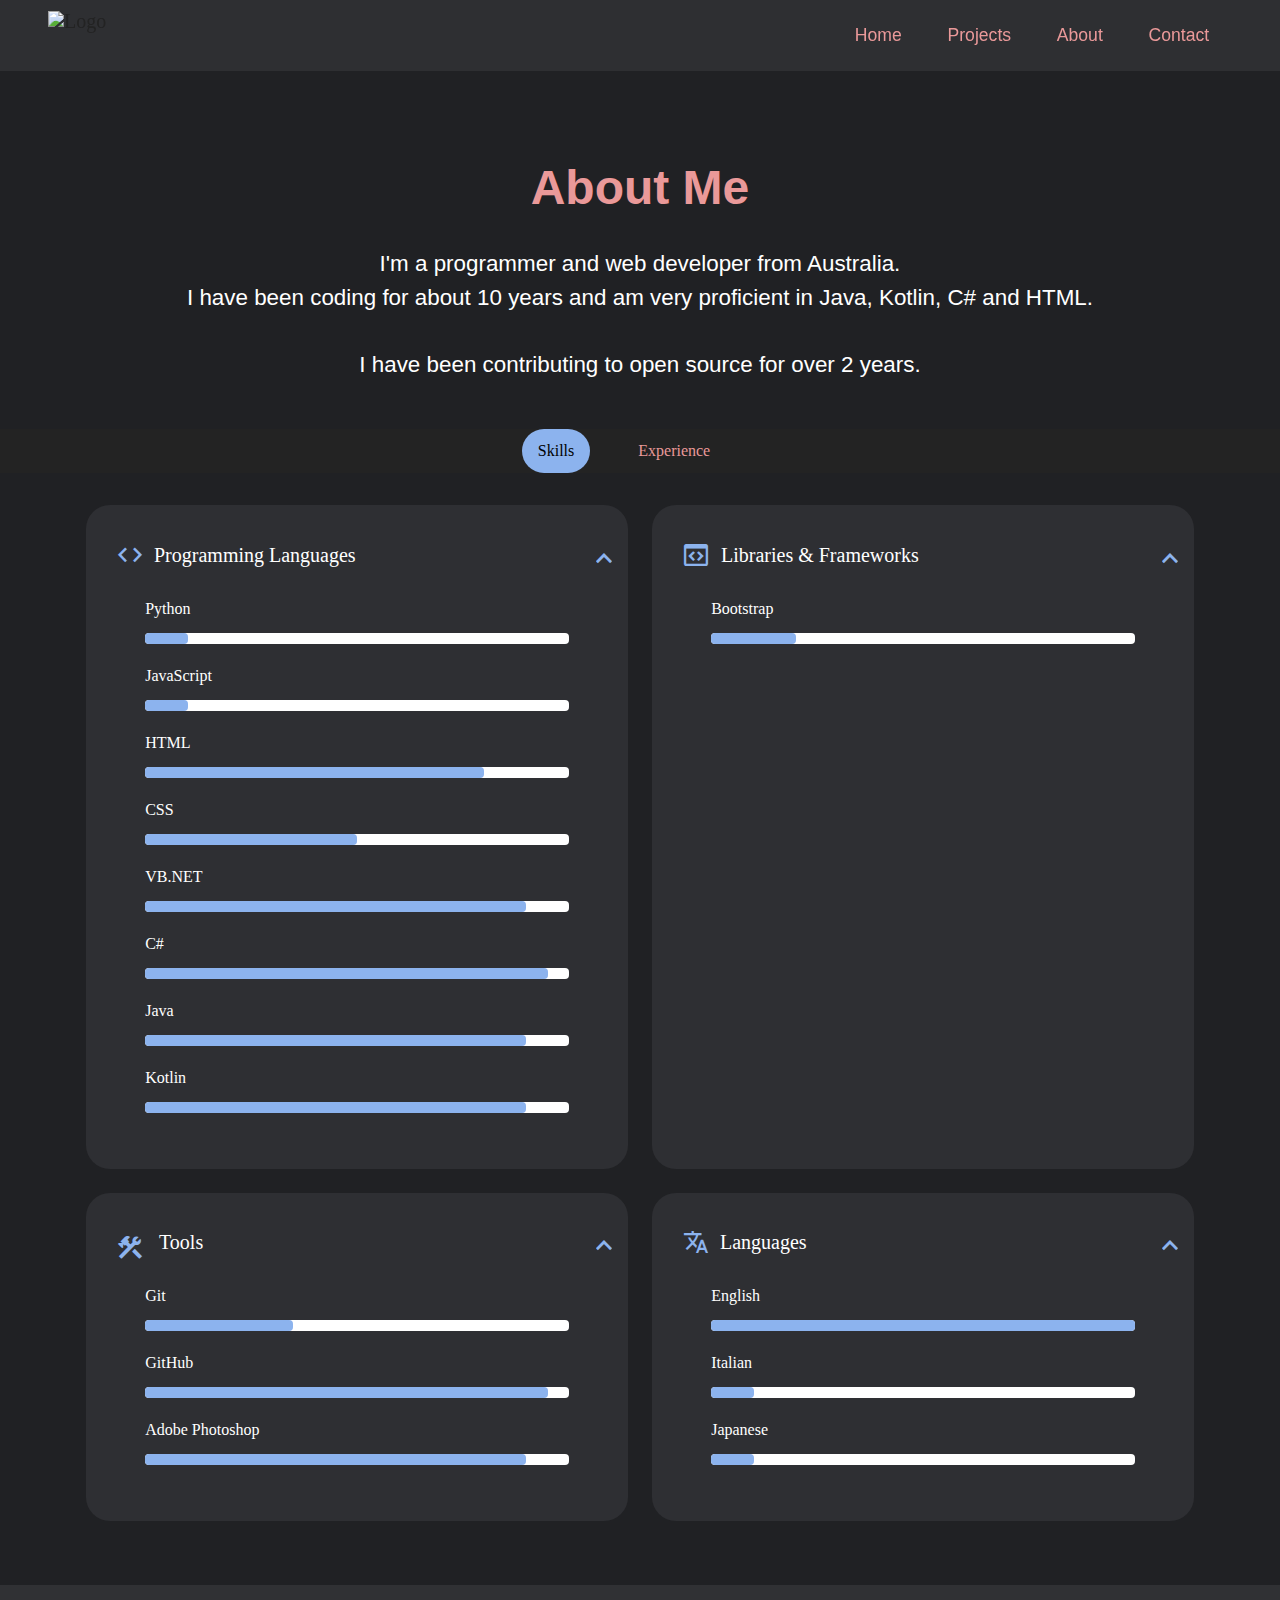
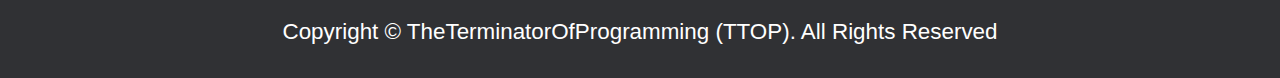
==== commit 85f2fb90: "Fix Errors for Mobile Experience" ====
--- a/about.html
+++ b/about.html
@@ -87,7 +87,7 @@
               </span>
               <span>
                 <br> <br>
-                I have benn contributing to open source for over 2 years.
+                I have been contributing to open source for over 2 years.
               </span>
             </div>
           </div>
@@ -100,10 +100,10 @@
       <div class="counter-container col-md-12 col-lg-10">
         <ul class="nav nav-tabs" id="myTab">
           <li class="nav-item">
-            <a class="nav-link active icon-hammer-wrench" data-toggle="tab" href="#tabOne">Skills</a>
+            <a class="nav-link active" data-toggle="tab" href="#tabOne">Skills</a>
           </li>
           <li class="nav-item">
-            <a class="nav-link icon-briefcase" data-toggle="tab" href="#tabTwo">Experience</a>
+            <a class="nav-link" data-toggle="tab" href="#tabTwo">Experience</a>
           </li>
         </ul>
       </div>
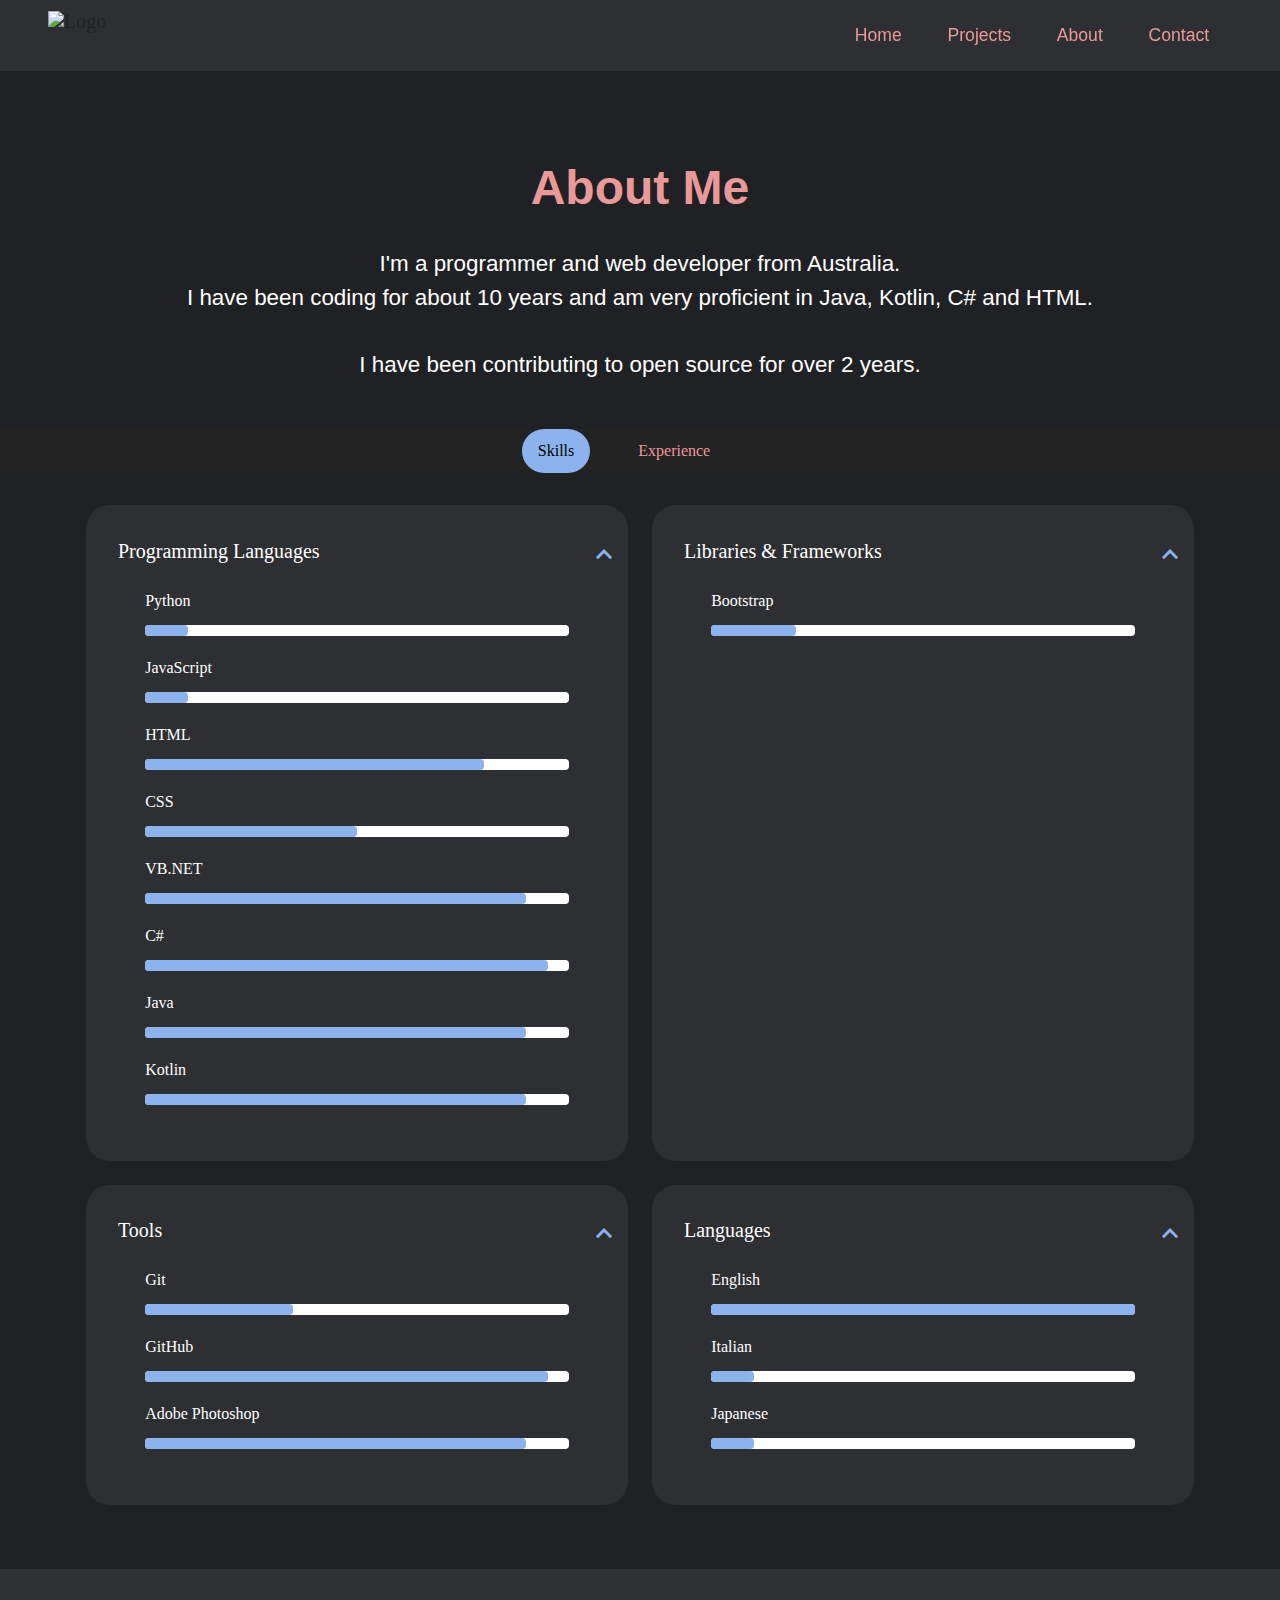
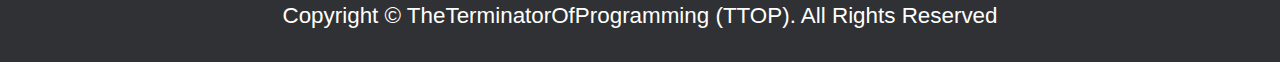
==== commit 2ee728f0: "Fix More Errors For Mobile Experience" ====
--- a/about.html
+++ b/about.html
@@ -116,7 +116,6 @@
         <div class="skills_container container grid">
           <div class="skill skills_content skills_open">
             <div class="skills_header">
-              <i class="iconfont icon-code-tags skills_icon"></i>
 
               <div>
                 <h1 class="skills_title">Programming Languages</h1>
@@ -212,7 +211,6 @@
 
           <div class="skill skills_content skills_open">
             <div class="skills_header">
-              <i class="iconfont icon-application-brackets-outline skills_icon"></i>
 
               <div>
                 <h1 class="skills_title">Libraries & Frameworks</h1>
@@ -236,7 +234,6 @@
 
           <div class="skill skills_content skills_open">
             <div class="skills_header">
-              <i class="iconfont icon-hammer-wrench skills_icon"></i>
 
               <div>
                 <h1 class="skills_title">Tools</h1>
@@ -278,8 +275,6 @@
           </div>
           <div class="skill skills_content skills_open">
             <div class="skills_header">
-              <i class="iconfont icon-translate skills_icon"></i>
-
               <div>
                 <h1 class="skills_title">Languages</h1>
               </div>
